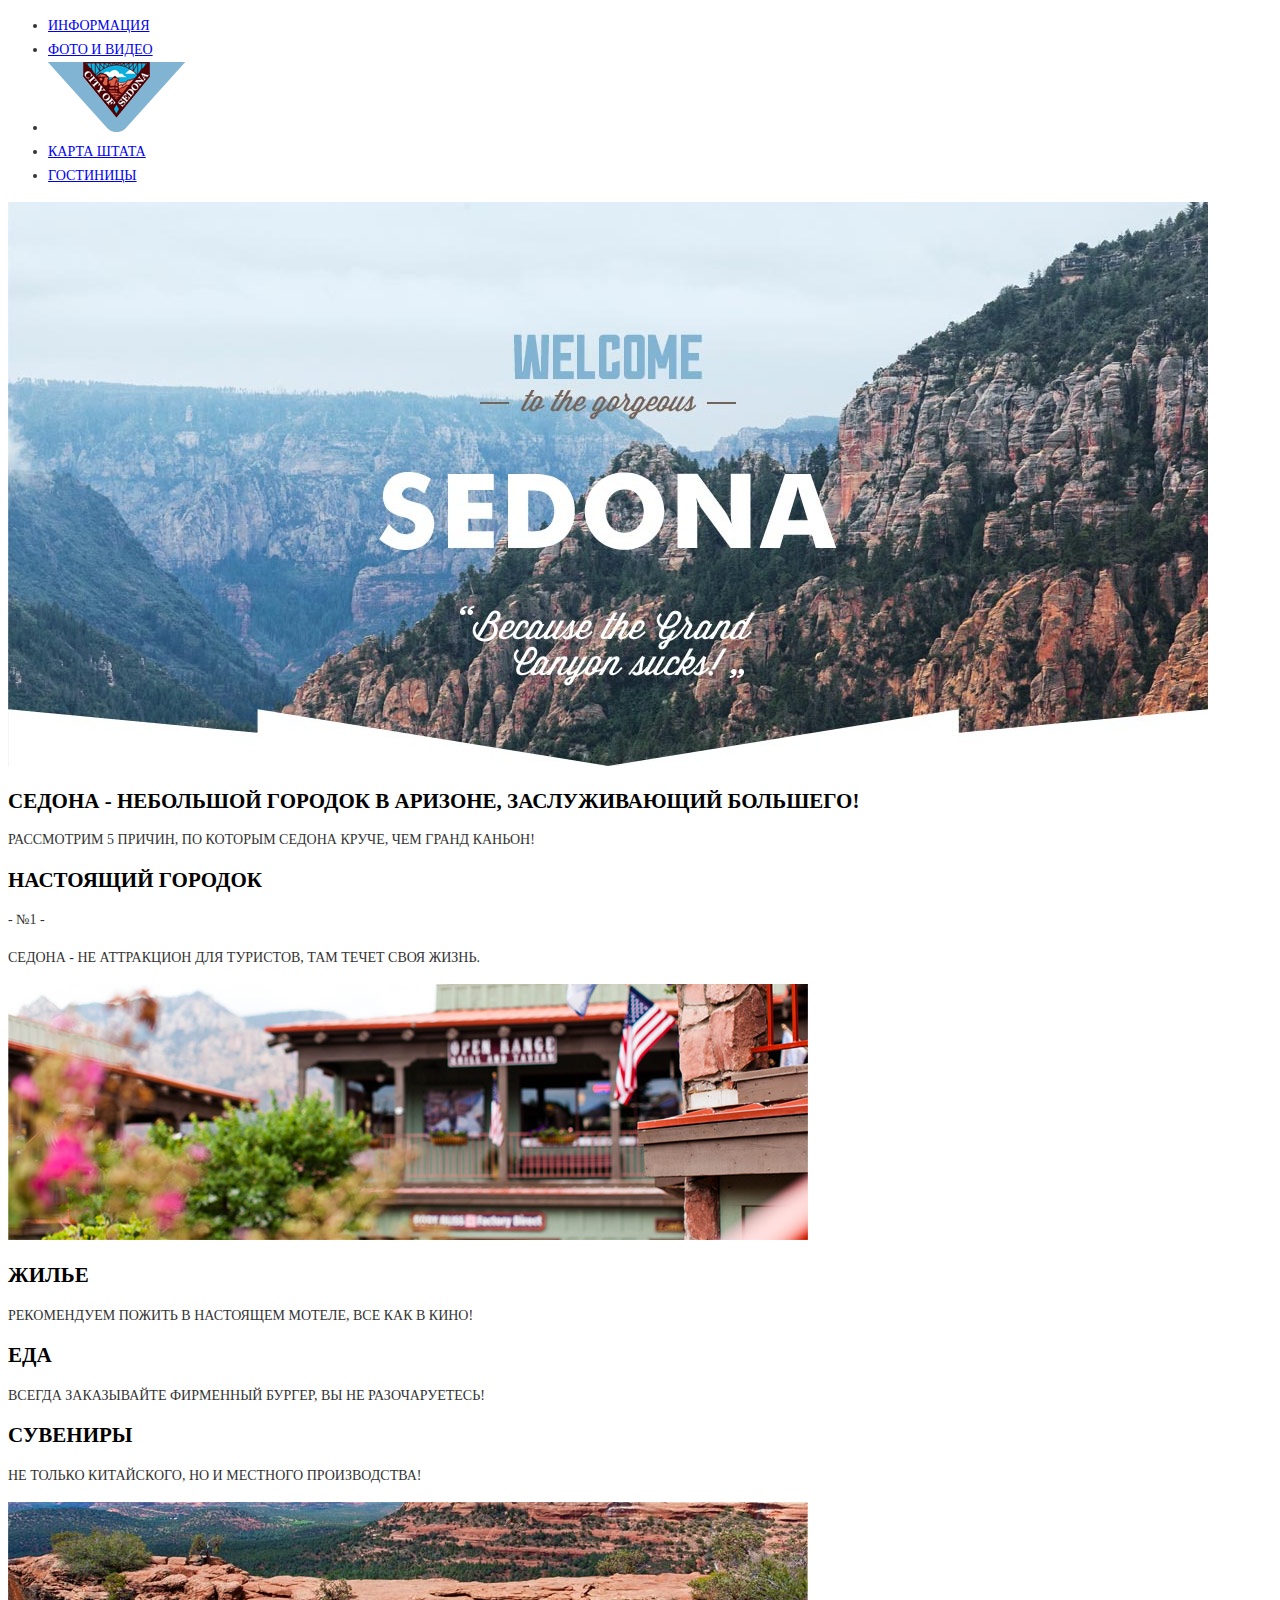
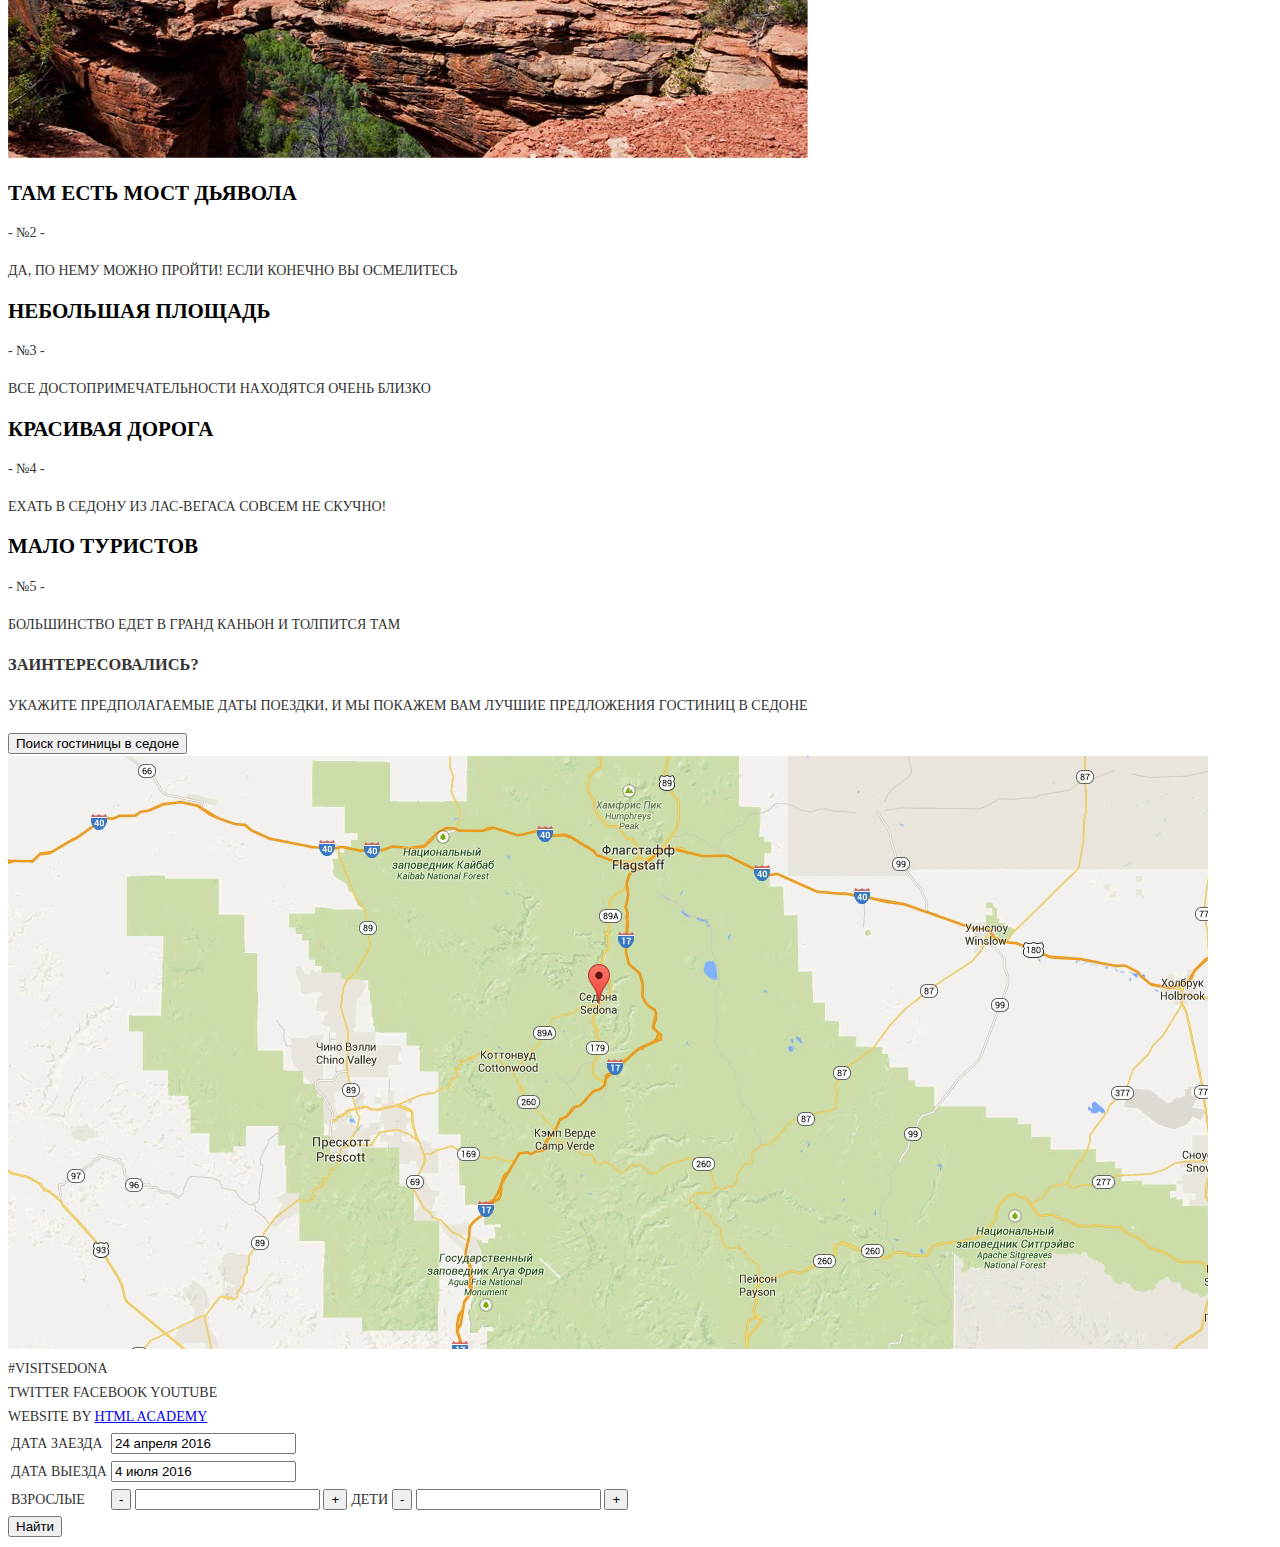
==== index.html @ 181cc858 "Подготовка графики и текстовых стилей личного проекта" ====
<!DOCTYPE html>
<html lang="ru">
  <head>
    <meta charset="utf-8">
    <title>HTML Academy: Седона</title>
    <link href="css/style.css" rel="stylesheet">
  </head>
  <body>
    <header class="main-header">
      <div class="container">
        <ul class="main-navigation">
          <li>
            <a href="#">Информация</a>
          </li>
          <li>
            <a href="#">Фото и видео</a>
          </li>
          <li class="logo">
            <a href="#"><img src="img/logo.png" width="138" height="70" alt="Логотип" /></a>
          </li>
          <li>
            <a href="#">Карта штата</a>
          </li>
          <li>
            <a href="#">Гостиницы</a>
          </li>
        </ul>
      </div>
    </header>
    <main class="container">
      <div class="index-image">
        <img src="img/sedona_promo.jpg" width="1200" height="564" alt="Седона" />
      </div>
      <div class="index-content">
        <h1>Седона - небольшой городок в Аризоне, заслуживающий большего!</h1>
        <p class="appeal">
          Рассмотрим 5 причин, по которым Седона круче, чем Гранд Каньон!
        </p>
        <div class="reasons">
          <section class="reasons-item">
            <h2>Настоящий городок</h2>
            <p class="reason-num">- №1 -</p>
            <p class="reason-info">
              Седона - не аттракцион для туристов, там течет своя жизнь.
            </p>
          </section>
          <div class="reason-image">
            <img src="img/sedona_photo1.jpg" width="800" height="256" alt="Фото Седона" />
          </div>
        </div>
        <div class="recommendations">
          <section class="recommendation-item">
            <!-- в .recommendation-item убрал img, т.к. мне кажется, что их лучше фоном сделать-->
            <h2>Жилье</h2>
            <p>
              Рекомендуем пожить в настоящем мотеле, все как в кино!
            </p>
          </section>
          <section class="recommendation-item">
            <h2>Еда</h2>
            <p>
              Всегда заказывайте фирменный бургер, вы не разочаруетесь!
            </p>
          </section>
          <section class="recommendation-item">
            <h2>Сувениры</h2>
            <p>
              Не только китайского, но и местного производства!
            </p>
          </section>
        </div>
        <div class="reasons">
          <div class="reason-image">
            <img src="img/sedona_photo2.jpg" width="800" height="256" alt="Фото Седона" />
          </div>
          <section class="reasons-item">
            <h2>Там есть мост дьявола</h2>
            <p class="reason-num">- №2 -</p>
            <p class="reason-info">
              Да, по нему можно пройти! Если конечно вы осмелитесь
            </p>
          </section>
        </div>
        <div class="reasons">
          <section class="reasons-item">
            <h2>Небольшая площадь</h2>
            <p class="reason-num">- №3 -</p>
            <p class="reason-info">
              Все достопримечательности находятся очень близко
            </p>
          </section>
          <section class="reasons-item">
            <h2>Красивая дорога</h2>
            <p class="reason-num">- №4 -</p>
            <p class="reason-info">
              Ехать в Седону из Лас-Вегаса совсем не скучно!
            </p>
          </section>
          <section class="reasons-item">
            <h2>Мало туристов</h2>
            <p class="reason-num">- №5 -</p>
            <p class="reason-info">
              Большинство едет в Гранд Каньон и толпится там
            </p>
          </section>
        </div>
        <div class="hotels">
          <div class="hotels-search">
            <h3>Заинтересовались?</h3>
            <p>
              Укажите предполагаемые даты поездки, и мы покажем вам лучшие предложения гостиниц в Седоне
            </p>
            <button class="btn btn-hotel" type="button">Поиск гостиницы в седоне</button>
          </div>
          <div class="hotels-map">
            <img src="img/map.jpg" width="1200" height="593" alt="" />
          </div>
        </div>
      </div>
    </main>
    <footer class="main-footer">
      <section class="footer-hashtag">
        #visitsedona
      </section>
      <section class="footer-social">
        <a class="social-btn social-btn-twitter">Twitter</a>
        <a class="social-btn social-btn-facebook">Facebook</a>
        <a class="social-btn social-btn-youtube">Youtube</a>
      </section>
      <section class="footer-copyright">
        <!-- Поменял img на a, что бы картинку в фоне можно было бы менять при наведении/клике-->
        Website by <a class="academy" href="http://htmlacademy.ru">HTML Academy</a>
      </section>
    </footer>
    <form class="modal booking">
      <table>
        <tr>
          <td>
            Дата заезда
          </td>
          <td colspan="3">
            <input type="text" name="arrival_date" value="24 апреля 2016" />
          </td>
        </tr>
        <tr>
          <td>
            Дата выезда
          </td>
          <td colspan="3">
            <input type="text" name="departure_date" value="4 июля 2016" />
          </td>
        </tr>
        <tr>
          <td>
            Взрослые
          </td>
          <td>
            <button class="btn btn-decrease" type="button">-</button>
            <input type="text" name="adults_count"/>
            <button class="btn btn-increase" type="button">+</button>
          </td>
          <td>
            Дети
          </td>
          <td>
            <button class="btn btn-decrease" type="button">-</button>
            <input type="text" name="children_count"/>
            <button class="btn btn-increase" type="button">+</button>
          </td>
        </tr>
      </table>
      <button class="btn btn-hotel-search" type="submit">Найти</button>
    </form>
  </body>
</html>
---- css/style.css ----
body {
  font-size: 14px;
  line-height: 24px;
  color: #333333;
  font-weight: normal;
  font-family: "PT Sans";
  text-transform: uppercase;
}
h1 {
  font-size: 21px;
  line-height: 26px;
  color: #000000;
  font-weight: bold;
}
h2 {
  font-size: 21px;
  line-height: 21px;
  color: #000000;
  font-weight: bold;
}
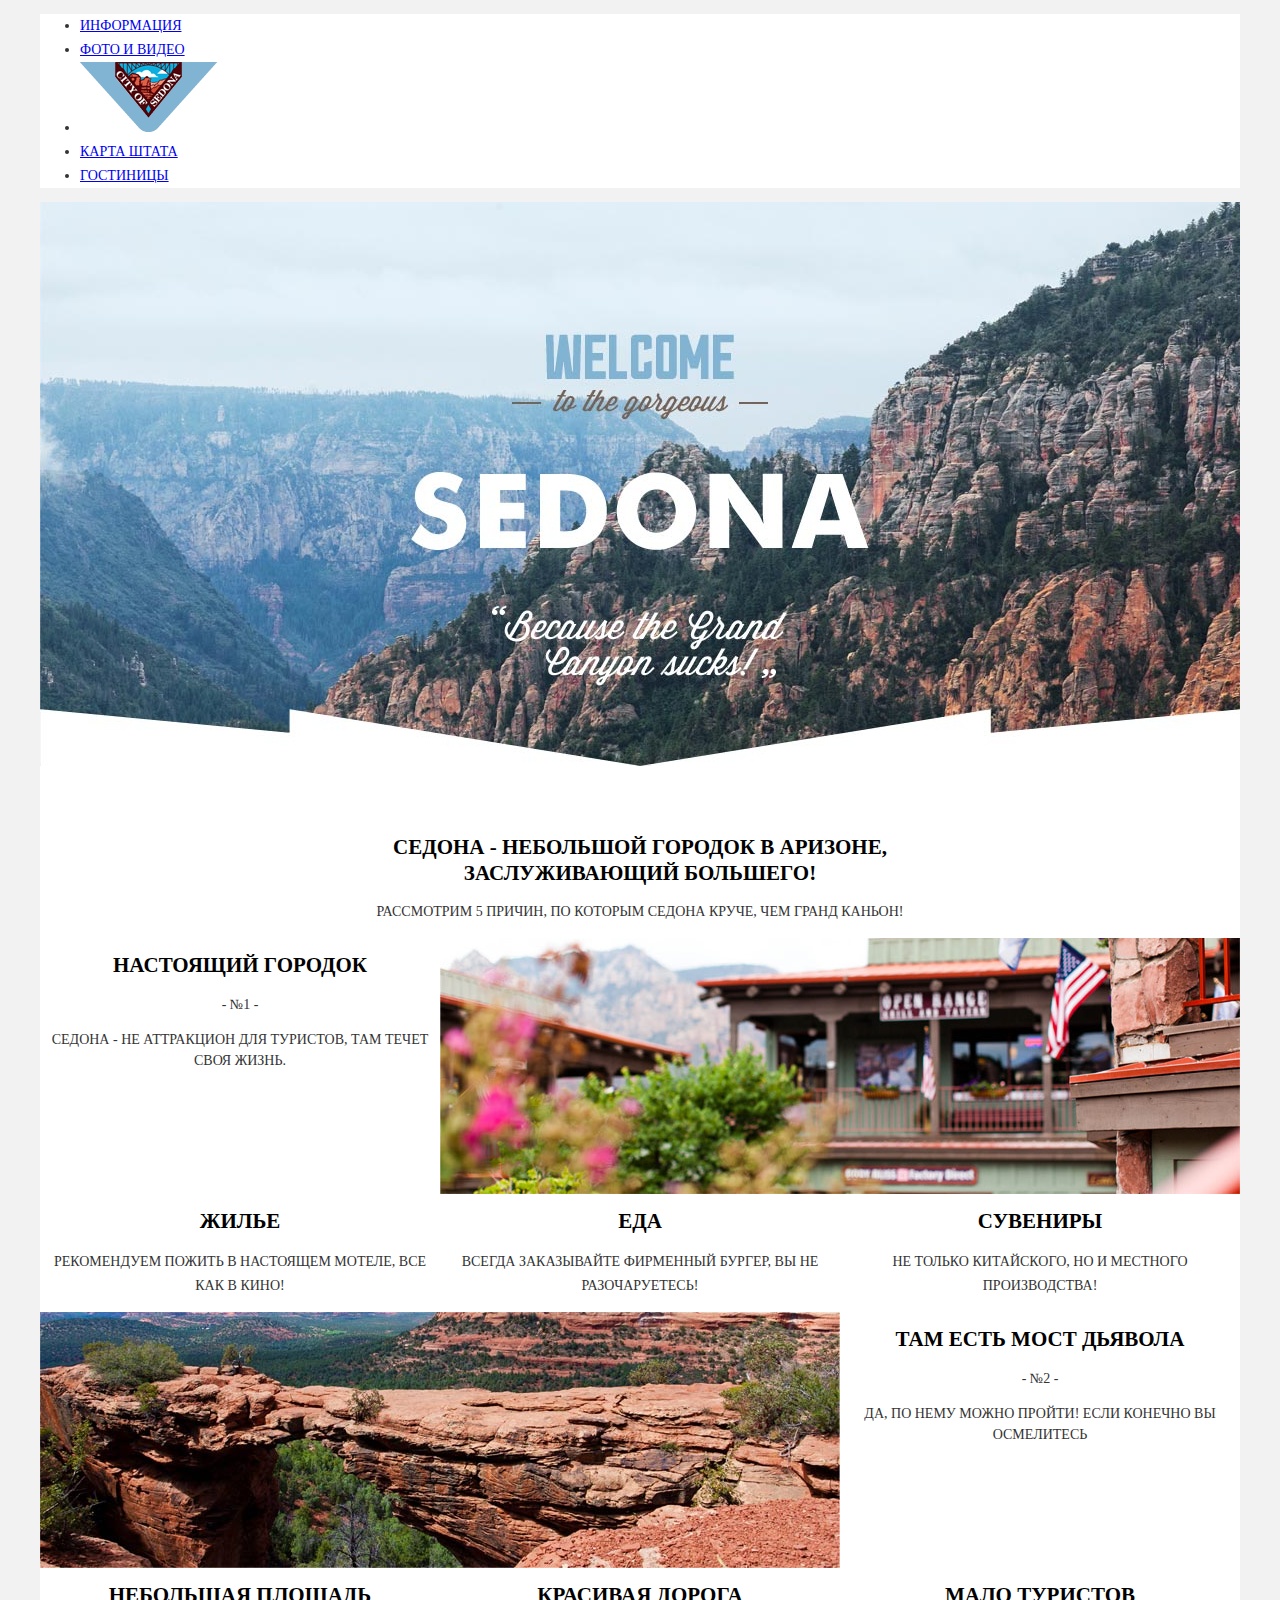
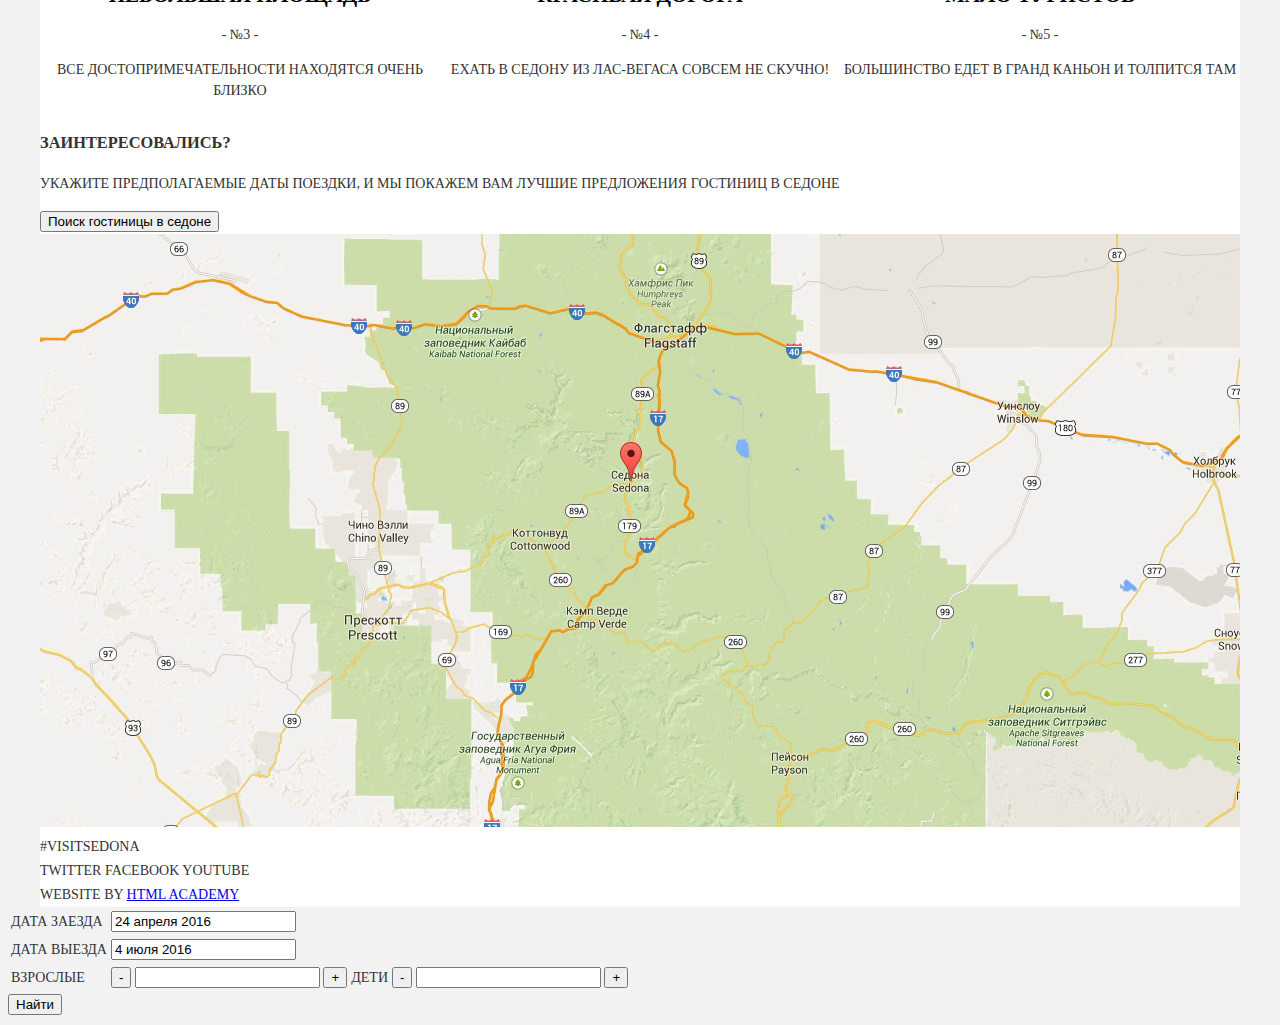
==== commit de517d92: "Сетка личного проекта" ====
--- a/index.html
+++ b/index.html
@@ -3,6 +3,7 @@
   <head>
     <meta charset="utf-8">
     <title>HTML Academy: Седона</title>
+    <link href="css/normalize.css" rel="stylesheet">
     <link href="css/style.css" rel="stylesheet">
   </head>
   <body>
@@ -32,12 +33,14 @@
         <img src="img/sedona_promo.jpg" width="1200" height="564" alt="Седона" />
       </div>
       <div class="index-content">
-        <h1>Седона - небольшой городок в Аризоне, заслуживающий большего!</h1>
-        <p class="appeal">
-          Рассмотрим 5 причин, по которым Седона круче, чем Гранд Каньон!
-        </p>
+        <div class="intro">
+          <h1>Седона - небольшой городок в Аризоне, заслуживающий большего!</h1>
+          <p class="appeal">
+            Рассмотрим 5 причин, по которым Седона круче, чем Гранд Каньон!
+          </p>
+        </div>
         <div class="reasons">
-          <section class="reasons-item">
+          <section class="reason-item">
             <h2>Настоящий городок</h2>
             <p class="reason-num">- №1 -</p>
             <p class="reason-info">
@@ -73,7 +76,7 @@
           <div class="reason-image">
             <img src="img/sedona_photo2.jpg" width="800" height="256" alt="Фото Седона" />
           </div>
-          <section class="reasons-item">
+          <section class="reason-item">
             <h2>Там есть мост дьявола</h2>
             <p class="reason-num">- №2 -</p>
             <p class="reason-info">
@@ -82,21 +85,21 @@
           </section>
         </div>
         <div class="reasons">
-          <section class="reasons-item">
+          <section class="reason-item">
             <h2>Небольшая площадь</h2>
             <p class="reason-num">- №3 -</p>
             <p class="reason-info">
               Все достопримечательности находятся очень близко
             </p>
           </section>
-          <section class="reasons-item">
+          <section class="reason-item">
             <h2>Красивая дорога</h2>
             <p class="reason-num">- №4 -</p>
             <p class="reason-info">
               Ехать в Седону из Лас-Вегаса совсем не скучно!
             </p>
           </section>
-          <section class="reasons-item">
+          <section class="reason-item">
             <h2>Мало туристов</h2>
             <p class="reason-num">- №5 -</p>
             <p class="reason-info">
@@ -119,18 +122,20 @@
       </div>
     </main>
     <footer class="main-footer">
-      <section class="footer-hashtag">
-        #visitsedona
-      </section>
-      <section class="footer-social">
-        <a class="social-btn social-btn-twitter">Twitter</a>
-        <a class="social-btn social-btn-facebook">Facebook</a>
-        <a class="social-btn social-btn-youtube">Youtube</a>
-      </section>
-      <section class="footer-copyright">
-        <!-- Поменял img на a, что бы картинку в фоне можно было бы менять при наведении/клике-->
-        Website by <a class="academy" href="http://htmlacademy.ru">HTML Academy</a>
-      </section>
+      <div class="container">
+        <section class="footer-hashtag">
+          #visitsedona
+        </section>
+        <section class="footer-social">
+          <a class="social-btn social-btn-twitter">Twitter</a>
+          <a class="social-btn social-btn-facebook">Facebook</a>
+          <a class="social-btn social-btn-youtube">Youtube</a>
+        </section>
+        <section class="footer-copyright">
+          <!-- Поменял img на a, что бы картинку в фоне можно было бы менять при наведении/клике-->
+          Website by <a class="academy" href="http://htmlacademy.ru">HTML Academy</a>
+        </section>
+      </div>
     </footer>
     <form class="modal booking">
       <table>
--- a/css/style.css
+++ b/css/style.css
@@ -5,6 +5,7 @@
   font-weight: normal;
   font-family: "PT Sans";
   text-transform: uppercase;
+  background: #f2f2f2;
 }
 h1 {
   font-size: 21px;
@@ -18,3 +19,75 @@
   color: #000000;
   font-weight: bold;
 }
+.container {
+  width: 1200px;
+  margin-left: auto;
+  margin-right: auto;
+  background: #ffffff;
+}
+.index-image {
+  margin-bottom: 60px;
+}
+.intro {
+  width: 575px;
+  margin-left: auto;
+  margin-right: auto;
+  text-align: center;
+}
+.reasons {
+  font-size: 0;
+  line-height: 0;
+}
+.reason-item {
+  display: inline-block;
+  vertical-align: top;
+  width: 400px;
+  font-size: 14px;
+  text-align: center;
+  line-height: 21px;
+}
+.reason-image {
+  display: inline-block;
+  width: 800px;
+}
+.recommendations {
+  font-size: 0;
+}
+.recommendation-item {
+  display: inline-block;
+  vertical-align: top;
+  width: 400px;
+  font-size: 14px;
+  text-align: center;
+}
+.accommodation::after {
+  content: '';
+  display: table;
+  clear:both;
+}
+.accommodation-infrastructure {
+  float: left;
+  width: 240px;
+}
+.accommodation-type {
+  float: left;
+  width: 240px;
+}
+.accommodation-price {
+  float: right;
+  width: 340px;
+}
+.catalog-item::after {
+  content: '';
+  display: table;
+  clear:both;
+}
+.catalog-item-img {
+  float: left;
+}
+.catalog-item-info {
+  float: left;
+}
+.catalog-item-other {
+  float: right;
+}
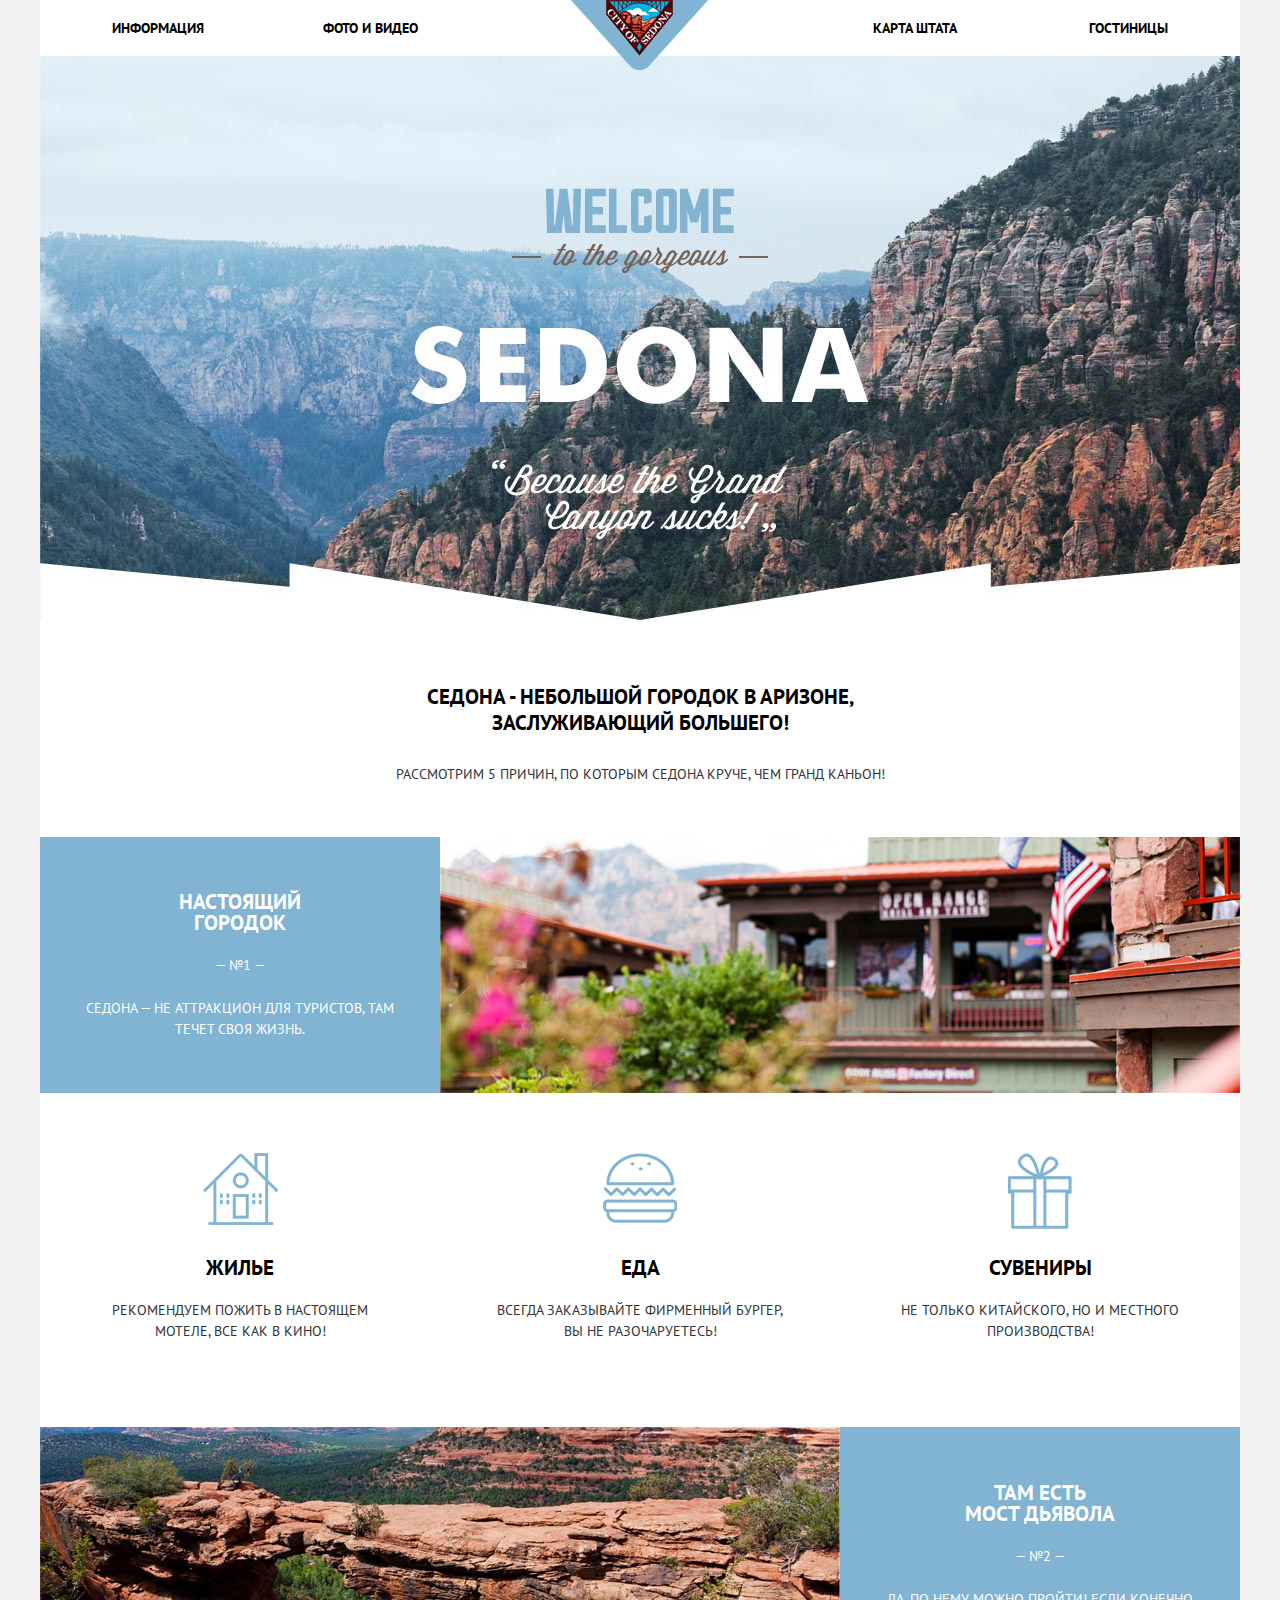
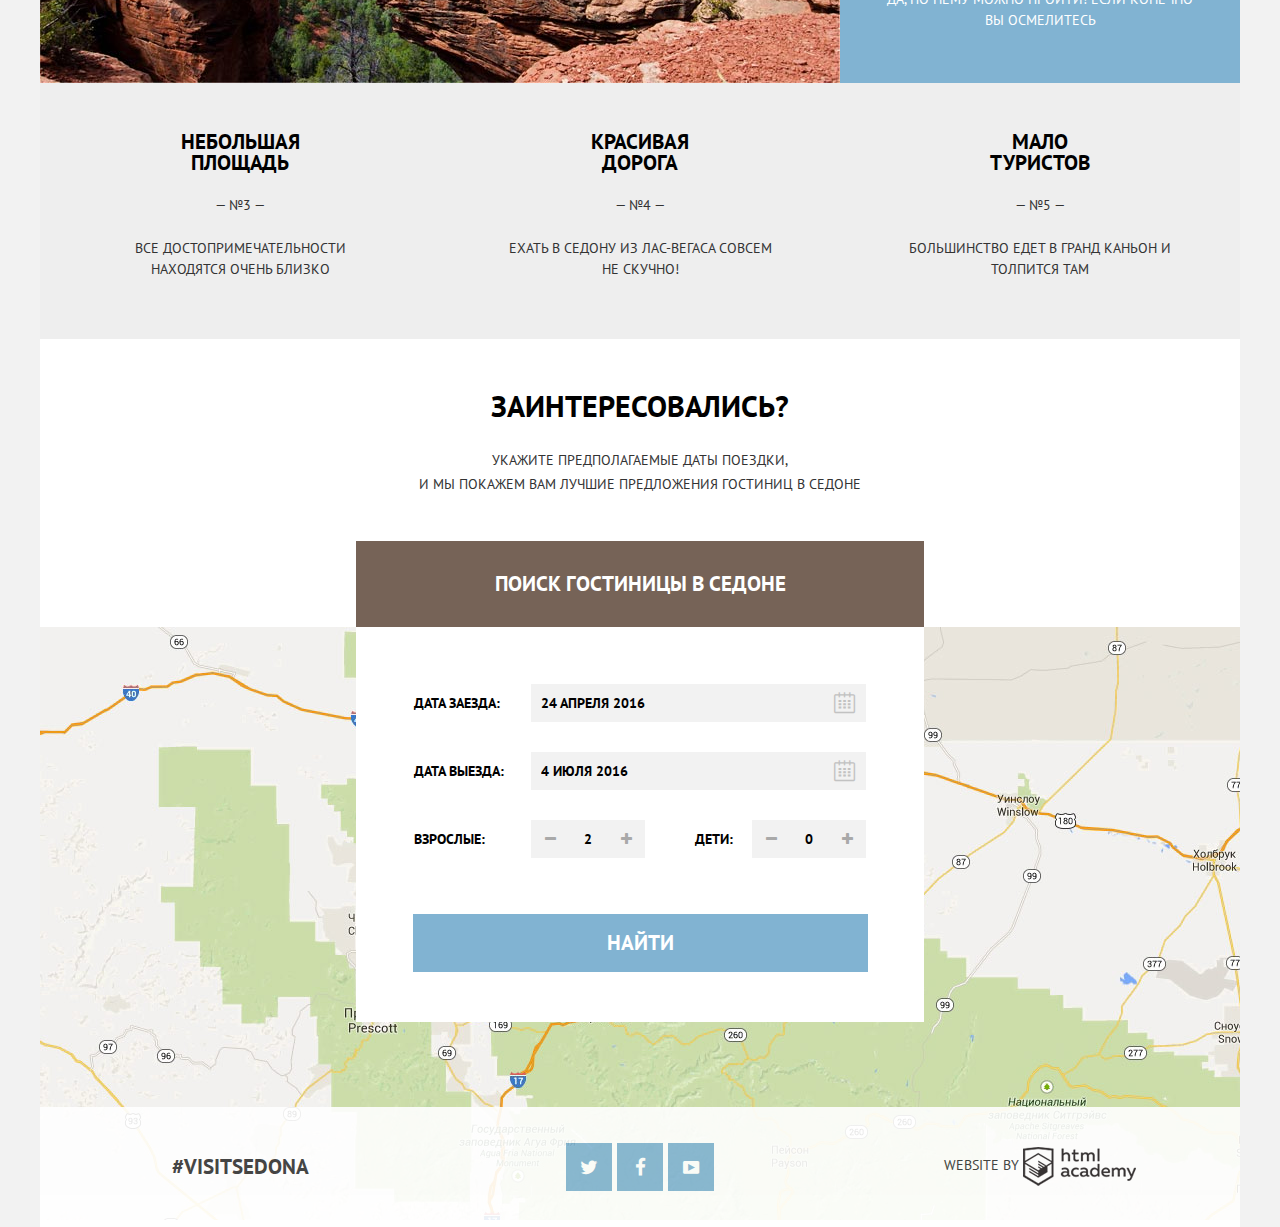
==== commit c57da720: "Декоративные элементы личного проекта (index)" ====
--- a/index.html
+++ b/index.html
@@ -4,26 +4,27 @@
     <meta charset="utf-8">
     <title>HTML Academy: Седона</title>
     <link href="css/normalize.css" rel="stylesheet">
+    <link href="https://fonts.googleapis.com/css?family=PT+Sans:400,700&subset=cyrillic" rel="stylesheet">
     <link href="css/style.css" rel="stylesheet">
   </head>
   <body>
     <header class="main-header">
       <div class="container">
+        <div class="logo">
+          <a href="#"><img src="img/logo.png" width="138" height="70" alt="Логотип" /></a>
+        </div>
         <ul class="main-navigation">
-          <li>
+          <li class="left">
             <a href="#">Информация</a>
           </li>
-          <li>
+          <li class="left">
             <a href="#">Фото и видео</a>
           </li>
-          <li class="logo">
-            <a href="#"><img src="img/logo.png" width="138" height="70" alt="Логотип" /></a>
+          <li class="right">
+            <a href="#">Гостиницы</a>
           </li>
-          <li>
+          <li class="right">
             <a href="#">Карта штата</a>
-          </li>
-          <li>
-            <a href="#">Гостиницы</a>
           </li>
         </ul>
       </div>
@@ -39,12 +40,13 @@
             Рассмотрим 5 причин, по которым Седона круче, чем Гранд Каньон!
           </p>
         </div>
-        <div class="reasons">
+        <div class="reasons light-blue-bg">
           <section class="reason-item">
-            <h2>Настоящий городок</h2>
-            <p class="reason-num">- №1 -</p>
+            <h2>Настоящий<br />
+              городок</h2>
+            <p class="reason-num">— №1 —</p>
             <p class="reason-info">
-              Седона - не аттракцион для туристов, там течет своя жизнь.
+              Седона — не аттракцион для туристов, там течет своя жизнь.
             </p>
           </section>
           <div class="reason-image">
@@ -53,55 +55,63 @@
         </div>
         <div class="recommendations">
           <section class="recommendation-item">
-            <!-- в .recommendation-item убрал img, т.к. мне кажется, что их лучше фоном сделать-->
             <h2>Жилье</h2>
             <p>
               Рекомендуем пожить в настоящем мотеле, все как в кино!
             </p>
+            <i class="sprite sprite-icon_house"></i>
           </section>
           <section class="recommendation-item">
             <h2>Еда</h2>
             <p>
               Всегда заказывайте фирменный бургер, вы не разочаруетесь!
             </p>
+            <i class="sprite sprite-icon_food"></i>
           </section>
           <section class="recommendation-item">
             <h2>Сувениры</h2>
             <p>
               Не только китайского, но и местного производства!
             </p>
+            <i class="sprite sprite-icon_gift"></i>
           </section>
         </div>
-        <div class="reasons">
+        <div class="reasons light-blue-bg">
           <div class="reason-image">
             <img src="img/sedona_photo2.jpg" width="800" height="256" alt="Фото Седона" />
           </div>
           <section class="reason-item">
-            <h2>Там есть мост дьявола</h2>
-            <p class="reason-num">- №2 -</p>
+            <h2>Там есть<br />
+              мост дьявола</h2>
+            <p class="reason-num">— №2 —</p>
             <p class="reason-info">
               Да, по нему можно пройти! Если конечно вы осмелитесь
             </p>
           </section>
         </div>
-        <div class="reasons">
-          <section class="reason-item">
-            <h2>Небольшая площадь</h2>
-            <p class="reason-num">- №3 -</p>
+        <div class="reasons light-gray-bg">
+          <section class="reason-item reason-item-bottom">
+            <h2>Небольшая<br />
+              площадь</h2>
+            <p class="reason-num">— №3 —</p>
             <p class="reason-info">
-              Все достопримечательности находятся очень близко
+              Все достопримечательности<br />
+              находятся очень близко
             </p>
           </section>
-          <section class="reason-item">
-            <h2>Красивая дорога</h2>
-            <p class="reason-num">- №4 -</p>
+          <section class="reason-item reason-item-bottom">
+            <h2>Красивая<br />
+              дорога</h2>
+            <p class="reason-num">— №4 —</p>
             <p class="reason-info">
-              Ехать в Седону из Лас-Вегаса совсем не скучно!
+              Ехать в Седону из Лас-Вегаса совсем<br />
+              не скучно!
             </p>
           </section>
-          <section class="reason-item">
-            <h2>Мало туристов</h2>
-            <p class="reason-num">- №5 -</p>
+          <section class="reason-item reason-item-bottom">
+            <h2>Мало<br />
+              туристов</h2>
+            <p class="reason-num">— №5 —</p>
             <p class="reason-info">
               Большинство едет в Гранд Каньон и толпится там
             </p>
@@ -109,72 +119,74 @@
         </div>
         <div class="hotels">
           <div class="hotels-search">
-            <h3>Заинтересовались?</h3>
+            <div class="hotels-search-promo">Заинтересовались?</div>
             <p>
-              Укажите предполагаемые даты поездки, и мы покажем вам лучшие предложения гостиниц в Седоне
+              Укажите предполагаемые даты поездки,<br />
+              и мы покажем вам лучшие предложения гостиниц в Седоне
             </p>
-            <button class="btn btn-hotel" type="button">Поиск гостиницы в седоне</button>
           </div>
+          <a class="btn btn-hotel" href="#">Поиск гостиницы в седоне</a>
           <div class="hotels-map">
             <img src="img/map.jpg" width="1200" height="593" alt="" />
+            <form class="modal modal-booking">
+              <table>
+                <tr>
+                  <td class="booking-small-cell">
+                    <span>Дата заезда:</span>
+                  </td>
+                  <td class="booking-big-cell">
+                    <input class="booking-date" type="text" name="arrival_date" value="24 апреля 2016" />
+                    <i class="icon-calendar"></i>
+                  </td>
+                </tr>
+                <tr>
+                  <td class="booking-small-cell">
+                    <span>Дата выезда:</span>
+                  </td>
+                  <td class="booking-big-cell">
+                    <input class="booking-date" type="text" name="departure_date" value="4 июля 2016" />
+                    <i class="icon-calendar"></i>
+                  </td>
+                </tr>
+                <tr>
+                  <td class="booking-small-cell">
+                    <span>Взрослые:</span>
+                  </td>
+                  <td class="booking-big-cell">
+                    <div class="booking-adults-count">
+                      <button class="btn btn-qty" type="button"><span class="icon-minus"></span></button>
+                      <input class="modal-booking-counter" type="text" name="adults_count" value="2"/>
+                      <button class="btn btn-qty" type="button"><span class="icon-plus"></span></button>
+                    </div>
+                    <span class="booking-children">Дети:</span>
+                    <div class="booking-children-count">
+                      <button class="btn btn-qty" type="button"><span class="icon-minus"></span></button>
+                      <input class="modal-booking-counter" type="text" name="children_count" value="0"/>
+                      <button class="btn btn-qty" type="button"><span class="icon-plus"></span></button>
+                    </div>
+                  </td>
+                </tr>
+              </table>
+              <button class="btn btn-hotel-search" type="submit">Найти</button>
+            </form>
           </div>
         </div>
       </div>
     </main>
-    <footer class="main-footer">
+    <footer class="main-footer main-footer-index">
       <div class="container">
         <section class="footer-hashtag">
           #visitsedona
         </section>
         <section class="footer-social">
-          <a class="social-btn social-btn-twitter">Twitter</a>
-          <a class="social-btn social-btn-facebook">Facebook</a>
-          <a class="social-btn social-btn-youtube">Youtube</a>
+          <a class="social-btn" href="#"><span class="icon-twitter"></span></a>
+          <a class="social-btn" href="#"><span class="icon-facebook"></span></a>
+          <a class="social-btn" href="#"><span class="icon-youtube"></span></a>
         </section>
         <section class="footer-copyright">
-          <!-- Поменял img на a, что бы картинку в фоне можно было бы менять при наведении/клике-->
-          Website by <a class="academy" href="http://htmlacademy.ru">HTML Academy</a>
+          Website by <a class="academy" href="http://htmlacademy.ru"><i class="sprite sprite-academy_logo"></i></a>
         </section>
       </div>
     </footer>
-    <form class="modal booking">
-      <table>
-        <tr>
-          <td>
-            Дата заезда
-          </td>
-          <td colspan="3">
-            <input type="text" name="arrival_date" value="24 апреля 2016" />
-          </td>
-        </tr>
-        <tr>
-          <td>
-            Дата выезда
-          </td>
-          <td colspan="3">
-            <input type="text" name="departure_date" value="4 июля 2016" />
-          </td>
-        </tr>
-        <tr>
-          <td>
-            Взрослые
-          </td>
-          <td>
-            <button class="btn btn-decrease" type="button">-</button>
-            <input type="text" name="adults_count"/>
-            <button class="btn btn-increase" type="button">+</button>
-          </td>
-          <td>
-            Дети
-          </td>
-          <td>
-            <button class="btn btn-decrease" type="button">-</button>
-            <input type="text" name="children_count"/>
-            <button class="btn btn-increase" type="button">+</button>
-          </td>
-        </tr>
-      </table>
-      <button class="btn btn-hotel-search" type="submit">Найти</button>
-    </form>
   </body>
 </html>
--- a/css/style.css
+++ b/css/style.css
@@ -19,20 +19,110 @@
   color: #000000;
   font-weight: bold;
 }
+/* symbols-sedona start */
+@font-face {
+  font-weight: normal;
+  font-style: normal;
+
+  font-family: "symbols-sedona";
+  src: url("../fonts/symbols-sedona.woff") format("woff"),
+       url("../fonts/symbols-sedona.woff2") format("woff2");
+}
+[class^="icon-"]::before,
+[class*=" icon-"]::before {
+  display: inline-block;
+  width: 1em;
+  margin-right: 0.2em;
+  margin-left: 0.2em;
+  font-weight: normal;
+  line-height: 1em;
+  font-family: "symbols-sedona";
+  text-align: center;
+  text-transform: none;
+  text-decoration: inherit;
+  font-style: normal;
+  font-variant: normal;
+  speak: none;
+}
+.icon-facebook::before { content: "\66"; } /* "f" */
+.icon-twitter::before { content: "\74"; } /* "t" */
+.icon-up-dir::before { content: "\25b2"; } /* "▲" */
+.icon-down-dir::before { content: "\25bc"; } /* "▼" */
+.icon-star::before { content: "\2605"; } /* "★" */
+.icon-check-off::before { content: "\2610"; } /* "☐" */
+.icon-check-on::before { content: "\2611"; } /* "☑" */
+.icon-calendar::before { content: "\e800"; } /* "" */
+.icon-plus::before { content: "\e801"; } /* "" */
+.icon-minus::before { content: "\e802"; } /* "" */
+.icon-youtube::before { content: "\f39e"; } /* "" */
+/* symbols-sedona end */
 .container {
   width: 1200px;
   margin-left: auto;
   margin-right: auto;
   background: #ffffff;
 }
+.sprite {
+    background-image: url('../img/spritesheet.png');
+    background-repeat: no-repeat;
+    display: block;
+}
+.logo {
+  position: absolute;
+  top: 0;
+  left: 50%;
+  margin-left: -69px;
+}
+.main-navigation {
+  margin: 0;
+  padding: 0 72px;
+  list-style: none;
+}
+.main-navigation .left{
+  float: left;
+  text-align: left;
+}
+.main-navigation .right{
+  float: right;
+  text-align: right;
+}
+.main-navigation li {
+  display: inline-block;
+  width: 20%;
+  vertical-align: top;
+}
+.main-navigation a {
+  line-height: 56px;
+  text-decoration: none;
+  color: #000000;
+  font-weight: bold;
+  white-space: nowrap;
+}
 .index-image {
-  margin-bottom: 60px;
+  margin-bottom: 57px;
 }
 .intro {
   width: 575px;
   margin-left: auto;
   margin-right: auto;
-  text-align: center;
+  margin-bottom: 50px;
+  text-align: center;
+  line-height: 26px;
+}
+.intro h1{
+  margin-bottom: 25px;
+  font-size: 21px;
+  font-weight: bold;
+}
+.light-blue-bg {
+  background-color: #81b3d2;
+  color: #ffffff;
+}
+.light-blue-bg h2{
+  color: #ffffff;
+}
+.light-gray-bg {
+  background-color: #eeeeee;
 }
 .reasons {
   font-size: 0;
@@ -41,10 +131,24 @@
 .reason-item {
   display: inline-block;
   vertical-align: top;
+  padding-top: 37px;
+  padding-left: 46px;
+  padding-right: 46px;
   width: 400px;
+  min-height: 256px;
+  box-sizing: border-box;
   font-size: 14px;
   text-align: center;
   line-height: 21px;
+}
+.reason-item.reason-item-bottom {
+  padding-top: 30px;
+}
+.reason-item h2 {
+  margin-bottom: 22px;
+}
+.reason-item .reason-num {
+  margin-bottom: 22px;
 }
 .reason-image {
   display: inline-block;
@@ -54,11 +158,271 @@
   font-size: 0;
 }
 .recommendation-item {
+  position: relative;
   display: inline-block;
   vertical-align: top;
+  padding-top: 147px;
+  padding-left: 54px;
+  padding-right: 54px;
   width: 400px;
-  font-size: 14px;
-  text-align: center;
+  box-sizing: border-box;
+  font-size: 14px;
+  text-align: center;
+}
+.recommendation-item h2 {
+  margin-bottom: 22px;
+  line-height: 21px;
+}
+.recommendation-item p {
+  margin-bottom: 85px;
+  line-height: 21px;
+}
+.sprite-icon_food {
+  position: absolute;
+  top: 60px;
+  left: 50%;
+  margin-left: -37px;
+  width: 74px;
+  height: 70px;
+  background-position: -128px -5px;
+}
+.sprite-icon_gift {
+  position: absolute;
+  top: 60px;
+  left: 50%;
+  margin-left: -32px;
+  width: 64px;
+  height: 76px;
+  background-position: -128px -85px;
+}
+.sprite-icon_house {
+  position: absolute;
+  top: 60px;
+  left: 50%;
+  margin-left: -37px;
+  width: 75px;
+  height: 72px;
+  background-position: -5px -171px;
+}
+.hotels-search {
+  width: 450px;
+  padding-top: 55px;
+  margin-left: auto;
+  margin-right: auto;
+  text-align: center;
+}
+.hotels-search-promo {
+  margin-bottom: 30px;
+  font-size: 30px;
+  font-weight: bold;
+  line-height: 24px;
+  color: #000000;
+}
+.hotels-search p {
+  margin-bottom: 45px;
+}
+.btn {
+  display: block;
+  cursor: pointer;
+}
+.btn-hotel {
+  width: 568px;
+  height: 86px;
+  margin-left: auto;
+  margin-right: auto;
+  color: #ffffff;
+  background-color: #766357;
+  font-size: 21px;
+  font-weight: bold;
+  line-height: 86px;
+  text-transform: uppercase;
+  text-align: center;
+  text-decoration: none;
+}
+.btn-hotel:hover {
+  background-color: #604e43;
+}
+.btn-hotel:active {
+  background-color: #503e33;
+  color: #857871;
+}
+.hotels-map {
+  position: relative;
+}
+.modal {
+  display: block;
+}
+.modal-booking {
+  position: absolute;
+  top: 0;
+  left: 50%;
+  margin-left: -284px;
+  width: 568px;
+  padding-top: 41px;
+  min-height: 395px;
+  box-sizing: border-box;
+  background-color: #fff;
+  font-size: 14px;
+  font-weight: bold;
+  color: #000000;
+}
+.modal-booking table {
+  width: 458px;
+  margin-left: auto;
+  margin-right: auto;
+  font-size: 0;
+  vertical-align: middle;
+}
+.booking-small-cell {
+  width: 115px;
+  font-size: 14px;
+}
+.booking-big-cell {
+  position: relative;
+  width: 344px;
+  padding-top: 14px;
+  padding-bottom: 14px;
+}
+.booking-date {
+  width: 100%;
+  height: 38px;
+  box-sizing: border-box;
+  padding-left: 10px;
+  border-width: 0;
+  font-size: 14px;
+  background-color: #f2f2f2;
+  text-transform: uppercase;
+}
+.icon-calendar {
+  position: absolute;
+  top: 50%;
+  right:8px;
+  margin-top: -12px;
+  font-size: 21px;
+  color: #c2c2c2;
+  cursor: pointer;
+}
+.icon-calendar:hover {
+  color: #000000;
+}
+.icon-calendar:active {
+  color: #81b3d2;
+}
+.modal-booking-counter {
+  display: inline-block;
+  box-sizing: border-box;
+  width: 38px;
+  height: 38px;
+  font-size: 14px;
+  border-width: 0;
+  background-color: #f2f2f2;
+  text-align: center;
+}
+.btn-qty {
+  display: inline-block;
+  width: 38px;
+  height: 38px;
+  border-width: 0;
+  font-size: 14px;
+  background-color: #f2f2f2;
+  text-align: center;
+  color: #a9a9a9;
+}
+.btn-qty:hover {
+  color: #000000;
+}
+.btn-qty:active {
+  color: #81b3d2;
+}
+.booking-adults-count {
+  float: left;
+}
+.booking-children {
+  float: left;
+  padding-left: 50px;
+  font-size: 14px;
+  line-height: 38px;
+}
+.booking-children-count {
+  float: right;
+}
+.btn-hotel-search {
+  width: 455px;
+  height: 58px;
+  margin-top: 40px;
+  margin-left: auto;
+  margin-right: auto;
+  background-color: #81b3d2;
+  border-width: 0;
+  font-size: 21px;
+  text-transform: uppercase;
+  color: #ffffff;
+}
+.btn-hotel-search:hover {
+  background-color: #669ec0;
+}
+.btn-hotel-search:active {
+  background-color: #5496bd;
+  color: #88b6d1;
+}
+.main-footer {
+  font-size: 0;
+  text-align: center;
+}
+.main-footer-index {
+  opacity: 0.9;
+  margin-top: -120px;
+}
+.footer-hashtag, .footer-social, .footer-copyright {
+  display: inline-block;
+  vertical-align: top;
+  min-height: 120px;
+  box-sizing: border-box;
+  width: 400px;
+  text-align: center;
+}
+.footer-hashtag {
+  font-size: 21px;
+  font-weight: bold;
+  line-height: 120px;
+}
+.footer-social {
+  font-size: 19px;
+}
+.social-btn {
+  display: inline-block;
+  vertical-align: top;
+  margin-top: 36px;
+  width: 46px;
+  height: 48px;
+  line-height: 48px;
+  text-align: center;
+  color: #ffffff;
+  background-color: #81b3d2;
+}
+.social-btn:hover {
+  background-color: #669ec0;
+}
+.social-btn:active {
+  background-color: #5496bd;
+  color: #88b6d1;
+}
+.footer-copyright {
+  padding-top: 40px;
+  font-size: 14px;
+}
+.sprite-academy_logo {
+  display: inline-block;
+  vertical-align: middle;
+  width: 113px;
+  height: 39px;
+  background-position: -5px -5px;
+}
+.sprite-academy_logo:hover {
+  background-position: -5px -103px;
+}
+.sprite-academy_logo:active {
+  background-position: -5px -54px;
 }
 .accommodation::after {
   content: '';
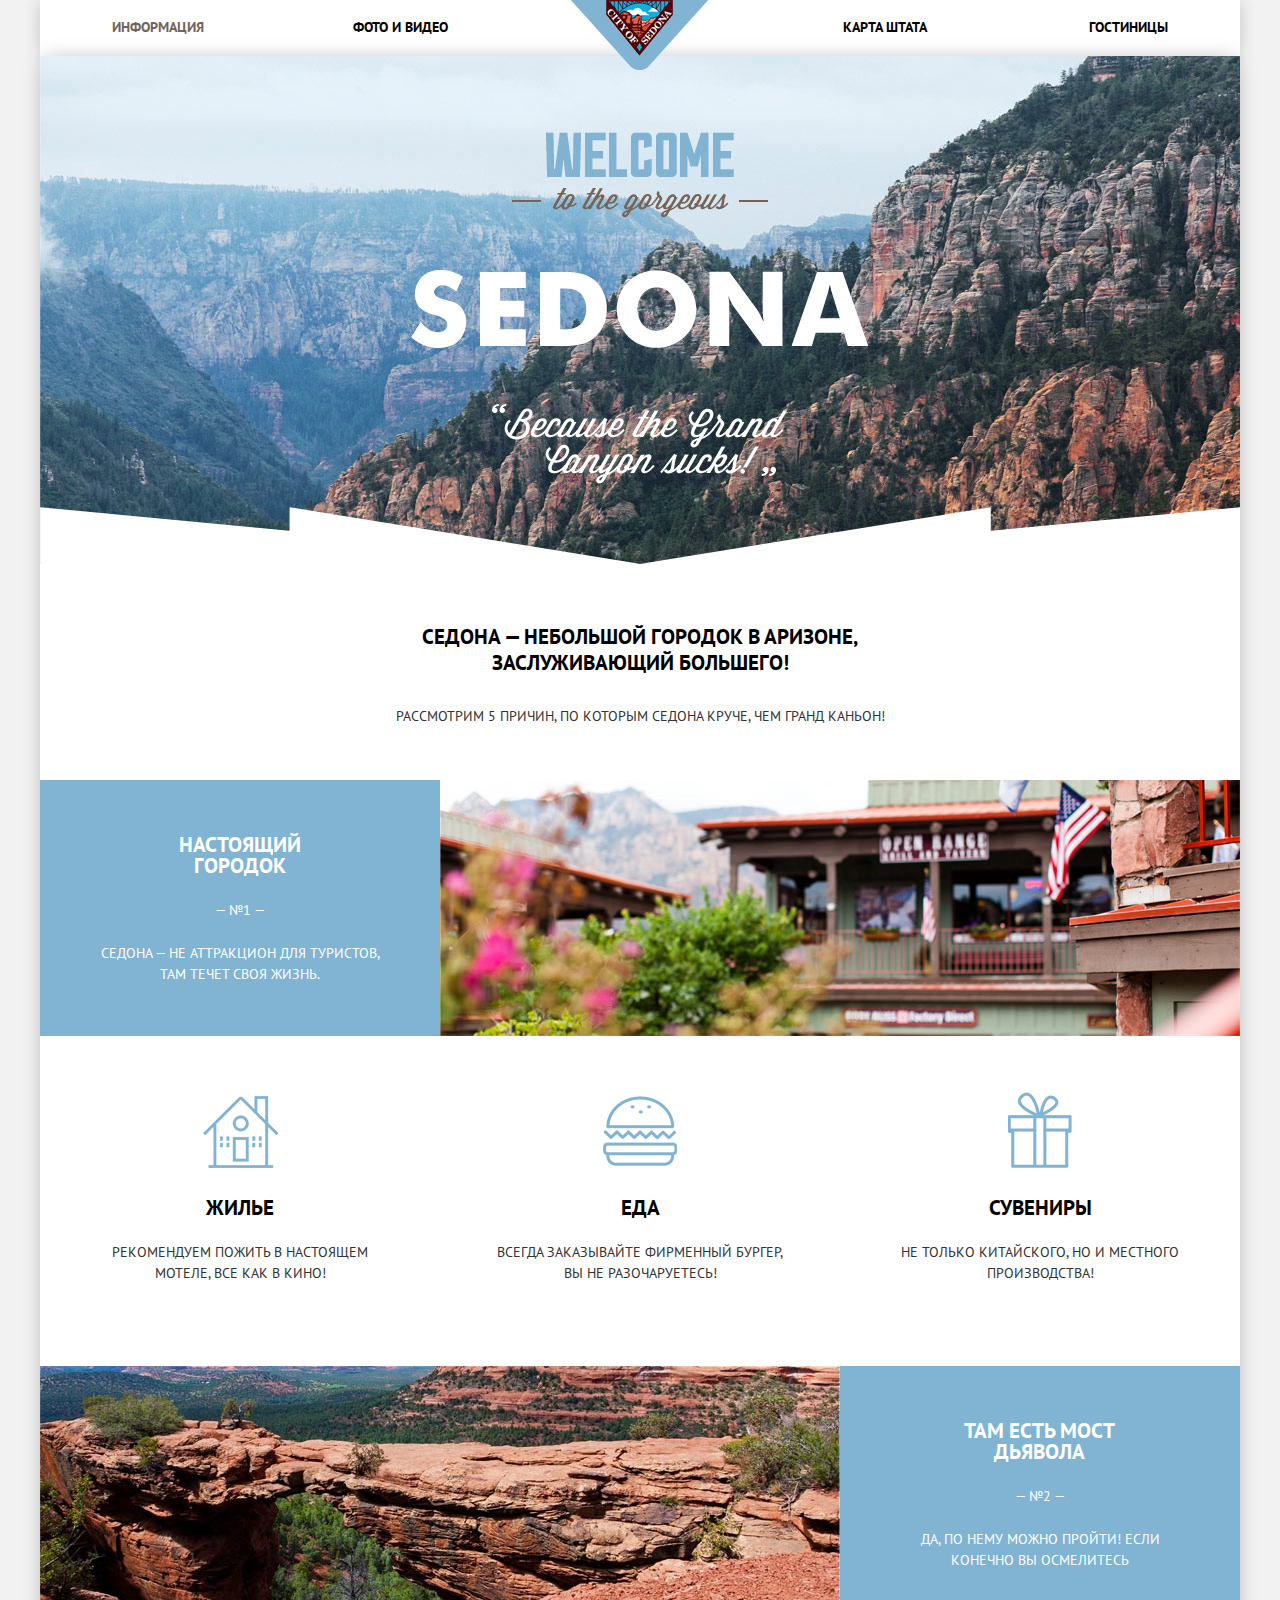
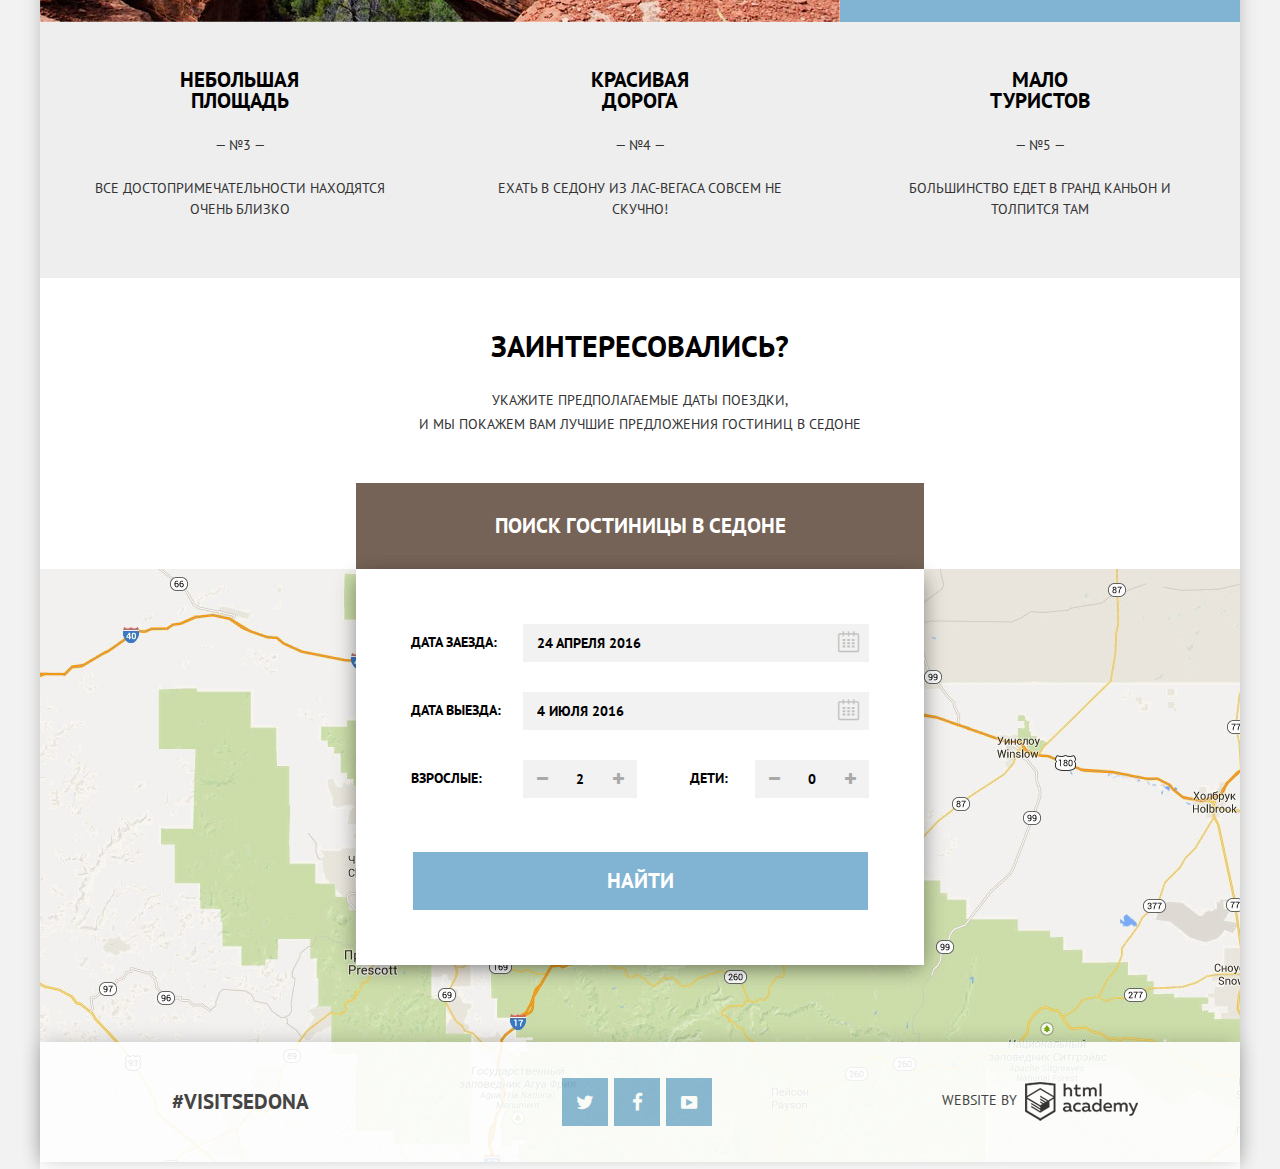
==== commit af711446: "Работа над ошибками" ====
--- a/index.html
+++ b/index.html
@@ -11,17 +11,17 @@
     <header class="main-header">
       <div class="container">
         <div class="logo">
-          <a href="#"><img src="img/logo.png" width="138" height="70" alt="Логотип" /></a>
+          <a><img src="img/logo.png" width="138" height="70" alt="Логотип" /></a>
         </div>
         <ul class="main-navigation">
           <li class="left">
-            <a href="#">Информация</a>
+            <a class="active">Информация</a>
           </li>
           <li class="left">
             <a href="#">Фото и видео</a>
           </li>
           <li class="right">
-            <a href="#">Гостиницы</a>
+            <a href="catalog.html">Гостиницы</a>
           </li>
           <li class="right">
             <a href="#">Карта штата</a>
@@ -31,19 +31,18 @@
     </header>
     <main class="container">
       <div class="index-image">
-        <img src="img/sedona_promo.jpg" width="1200" height="564" alt="Седона" />
+        <img src="img/sedona_promo.jpg" width="1200" height="508" alt="Седона" />
       </div>
       <div class="index-content">
         <div class="intro">
-          <h1>Седона - небольшой городок в Аризоне, заслуживающий большего!</h1>
+          <h1>Седона — небольшой городок в Аризоне, заслуживающий большего!</h1>
           <p class="appeal">
             Рассмотрим 5 причин, по которым Седона круче, чем Гранд Каньон!
           </p>
         </div>
         <div class="reasons light-blue-bg">
           <section class="reason-item">
-            <h2>Настоящий<br />
-              городок</h2>
+            <h2>Настоящий городок</h2>
             <p class="reason-num">— №1 —</p>
             <p class="reason-info">
               Седона — не аттракцион для туристов, там течет своя жизнь.
@@ -81,8 +80,7 @@
             <img src="img/sedona_photo2.jpg" width="800" height="256" alt="Фото Седона" />
           </div>
           <section class="reason-item">
-            <h2>Там есть<br />
-              мост дьявола</h2>
+            <h2>Там есть мост дьявола</h2>
             <p class="reason-num">— №2 —</p>
             <p class="reason-info">
               Да, по нему можно пройти! Если конечно вы осмелитесь
@@ -91,26 +89,21 @@
         </div>
         <div class="reasons light-gray-bg">
           <section class="reason-item reason-item-bottom">
-            <h2>Небольшая<br />
-              площадь</h2>
+            <h2>Небольшая площадь</h2>
             <p class="reason-num">— №3 —</p>
             <p class="reason-info">
-              Все достопримечательности<br />
-              находятся очень близко
+              Все достопримечательности находятся очень близко
             </p>
           </section>
           <section class="reason-item reason-item-bottom">
-            <h2>Красивая<br />
-              дорога</h2>
+            <h2>Красивая дорога</h2>
             <p class="reason-num">— №4 —</p>
             <p class="reason-info">
-              Ехать в Седону из Лас-Вегаса совсем<br />
-              не скучно!
+              Ехать в Седону из Лас-Вегаса совсем не скучно!
             </p>
           </section>
           <section class="reason-item reason-item-bottom">
-            <h2>Мало<br />
-              туристов</h2>
+            <h2>Мало туристов</h2>
             <p class="reason-num">— №5 —</p>
             <p class="reason-info">
               Большинство едет в Гранд Каньон и толпится там
@@ -129,44 +122,30 @@
           <div class="hotels-map">
             <img src="img/map.jpg" width="1200" height="593" alt="" />
             <form class="modal modal-booking">
-              <table>
-                <tr>
-                  <td class="booking-small-cell">
-                    <span>Дата заезда:</span>
-                  </td>
-                  <td class="booking-big-cell">
-                    <input class="booking-date" type="text" name="arrival_date" value="24 апреля 2016" />
-                    <i class="icon-calendar"></i>
-                  </td>
-                </tr>
-                <tr>
-                  <td class="booking-small-cell">
-                    <span>Дата выезда:</span>
-                  </td>
-                  <td class="booking-big-cell">
-                    <input class="booking-date" type="text" name="departure_date" value="4 июля 2016" />
-                    <i class="icon-calendar"></i>
-                  </td>
-                </tr>
-                <tr>
-                  <td class="booking-small-cell">
-                    <span>Взрослые:</span>
-                  </td>
-                  <td class="booking-big-cell">
-                    <div class="booking-adults-count">
-                      <button class="btn btn-qty" type="button"><span class="icon-minus"></span></button>
-                      <input class="modal-booking-counter" type="text" name="adults_count" value="2"/>
-                      <button class="btn btn-qty" type="button"><span class="icon-plus"></span></button>
-                    </div>
-                    <span class="booking-children">Дети:</span>
-                    <div class="booking-children-count">
-                      <button class="btn btn-qty" type="button"><span class="icon-minus"></span></button>
-                      <input class="modal-booking-counter" type="text" name="children_count" value="0"/>
-                      <button class="btn btn-qty" type="button"><span class="icon-plus"></span></button>
-                    </div>
-                  </td>
-                </tr>
-              </table>
+              <div class="booking-row">
+                <label for="arrival_date">Дата заезда: </label>
+                <input class="booking-date" type="text" name="arrival_date" id="arrival_date" value="24 апреля 2016" />
+                <button class="btn icon-calendar" type="button"></button>
+              </div>
+              <div class="booking-row">
+                <label for="departure_date" >Дата выезда:</label>
+                <input class="booking-date" type="text" name="departure_date" id="departure_date" value="4 июля 2016" />
+                <button class="btn icon-calendar" type="button"></button>
+              </div>
+              <div class="booking-row">
+                <label for="adults_count">Взрослые:</label>
+                <div class="booking-count-block">
+                  <button class="btn btn-qty" type="button"><span class="icon-minus"></span></button>
+                  <input class="modal-booking-counter" type="text" name="adults_count" id="adults_count" value="2"/>
+                  <button class="btn btn-qty" type="button"><span class="icon-plus"></span></button>
+                </div>
+                <label class="right" for="children_count">Дети:</label>
+                <div class="booking-count-block right">
+                  <button class="btn btn-qty" type="button"><span class="icon-minus"></span></button>
+                  <input class="modal-booking-counter" type="text" name="children_count" id="children_count" value="0"/>
+                  <button class="btn btn-qty" type="button"><span class="icon-plus"></span></button>
+                </div>
+              </div>
               <button class="btn btn-hotel-search" type="submit">Найти</button>
             </form>
           </div>
@@ -179,12 +158,12 @@
           #visitsedona
         </section>
         <section class="footer-social">
-          <a class="social-btn" href="#"><span class="icon-twitter"></span></a>
-          <a class="social-btn" href="#"><span class="icon-facebook"></span></a>
-          <a class="social-btn" href="#"><span class="icon-youtube"></span></a>
+          <a class="social-btn" href="#">Twitter <span class="icon-twitter"></span></a>
+          <a class="social-btn" href="#">Facebook <span class="icon-facebook"></span></a>
+          <a class="social-btn" href="#">Youtube <span class="icon-youtube"></span></a>
         </section>
         <section class="footer-copyright">
-          Website by <a class="academy" href="http://htmlacademy.ru"><i class="sprite sprite-academy_logo"></i></a>
+          Website by<a class="academy" href="http://htmlacademy.ru"><i class="sprite sprite-academy_logo"></i></a>
         </section>
       </div>
     </footer>
--- a/css/style.css
+++ b/css/style.css
@@ -3,7 +3,7 @@
   line-height: 24px;
   color: #333333;
   font-weight: normal;
-  font-family: "PT Sans";
+  font-family: "PT Sans", "Arial", sans-serif;
   text-transform: uppercase;
   background: #f2f2f2;
 }
@@ -18,6 +18,13 @@
   line-height: 21px;
   color: #000000;
   font-weight: bold;
+}
+button:active, button:focus {
+  outline: none;
+}
+img {
+	max-width: 100%;
+	height: auto;
 }
 /* symbols-sedona start */
 @font-face {
@@ -61,6 +68,7 @@
   margin-left: auto;
   margin-right: auto;
   background: #ffffff;
+  box-shadow: 0 0 20px -4px rgba(0, 0, 0, 0.3);
 }
 .sprite {
     background-image: url('../img/spritesheet.png');
@@ -78,6 +86,11 @@
   padding: 0 72px;
   list-style: none;
 }
+.main-navigation::after {
+  content: '';
+  display: table;
+  clear:both;
+}
 .main-navigation .left{
   float: left;
   text-align: left;
@@ -88,29 +101,49 @@
 }
 .main-navigation li {
   display: inline-block;
-  width: 20%;
+  vertical-align: top;
+  width: 241px;
+  padding-top: 14px;
+  padding-bottom: 16px;
   vertical-align: top;
 }
 .main-navigation a {
-  line-height: 56px;
   text-decoration: none;
   color: #000000;
+  font-size: 14px;
+  line-height: 26px;
   font-weight: bold;
   white-space: nowrap;
 }
+.main-navigation a:hover {
+  color: #81b3d2;
+}
+.main-navigation a:active {
+  color: #b2b2b2;
+}
+.main-navigation a.active {
+  color: #766357;
+  cursor: pointer;
+}
+.main-navigation a.active:hover {
+  color: #604e43;
+}
+.main-navigation a.active:active {
+  color: #d6d0cc;
+}
 .index-image {
-  margin-bottom: 57px;
+  margin-bottom: 53px;
 }
 .intro {
   width: 575px;
   margin-left: auto;
   margin-right: auto;
-  margin-bottom: 50px;
+  margin-bottom: 51px;
   text-align: center;
   line-height: 26px;
 }
 .intro h1{
-  margin-bottom: 25px;
+  margin-bottom: 27px;
   font-size: 21px;
   font-weight: bold;
 }
@@ -145,14 +178,20 @@
   padding-top: 30px;
 }
 .reason-item h2 {
-  margin-bottom: 22px;
+  margin-bottom: 24px;
+  padding-left: 78px;
+  padding-right: 79px;
 }
 .reason-item .reason-num {
   margin-bottom: 22px;
 }
 .reason-image {
   display: inline-block;
+  vertical-align: top;
   width: 800px;
+}
+.reason-info {
+  padding: 0 3px;
 }
 .recommendations {
   font-size: 0;
@@ -161,20 +200,20 @@
   position: relative;
   display: inline-block;
   vertical-align: top;
-  padding-top: 147px;
+  padding-top: 144px;
   padding-left: 54px;
   padding-right: 54px;
   width: 400px;
+  min-height: 330px;
   box-sizing: border-box;
   font-size: 14px;
   text-align: center;
 }
 .recommendation-item h2 {
-  margin-bottom: 22px;
+  margin-bottom: 24px;
   line-height: 21px;
 }
 .recommendation-item p {
-  margin-bottom: 85px;
   line-height: 21px;
 }
 .sprite-icon_food {
@@ -188,7 +227,7 @@
 }
 .sprite-icon_gift {
   position: absolute;
-  top: 60px;
+  top: 56px;
   left: 50%;
   margin-left: -32px;
   width: 64px;
@@ -206,23 +245,25 @@
 }
 .hotels-search {
   width: 450px;
-  padding-top: 55px;
+  padding-top: 53px;
   margin-left: auto;
   margin-right: auto;
   text-align: center;
 }
 .hotels-search-promo {
-  margin-bottom: 30px;
+  margin-bottom: 27px;
   font-size: 30px;
   font-weight: bold;
-  line-height: 24px;
+  line-height: 30px;
   color: #000000;
 }
 .hotels-search p {
-  margin-bottom: 45px;
+  margin-bottom: 47px;
 }
 .btn {
   display: block;
+  border: 0;
+  background: none;
   cursor: pointer;
 }
 .btn-hotel {
@@ -258,36 +299,36 @@
   left: 50%;
   margin-left: -284px;
   width: 568px;
-  padding-top: 41px;
+  padding: 55px;
   min-height: 395px;
   box-sizing: border-box;
   background-color: #fff;
   font-size: 14px;
   font-weight: bold;
   color: #000000;
-}
-.modal-booking table {
-  width: 458px;
-  margin-left: auto;
-  margin-right: auto;
+  box-shadow:
+    -5px 5px 20px -4px rgba(0, 0, 0, 0.3),
+    5px 5px 20px -4px rgba(0, 0, 0, 0.3);
+}
+.booking-row {
+  position: relative;
+  margin-bottom: 30px;
   font-size: 0;
-  vertical-align: middle;
-}
-.booking-small-cell {
-  width: 115px;
-  font-size: 14px;
-}
-.booking-big-cell {
-  position: relative;
-  width: 344px;
-  padding-top: 14px;
-  padding-bottom: 14px;
+}
+.modal-booking label {
+  display: inline-block;
+  vertical-align: top;
+  width: 112px;
+  padding: 6px 0;
+  box-sizing: border-box;
+  font-size: 14px;
 }
 .booking-date {
-  width: 100%;
+  width: 346px;
   height: 38px;
   box-sizing: border-box;
-  padding-left: 10px;
+  padding-left: 14px;
+  padding-right: 38px;
   border-width: 0;
   font-size: 14px;
   background-color: #f2f2f2;
@@ -296,8 +337,8 @@
 .icon-calendar {
   position: absolute;
   top: 50%;
-  right:8px;
-  margin-top: -12px;
+  right: 0px;
+  margin-top: -14px;
   font-size: 21px;
   color: #c2c2c2;
   cursor: pointer;
@@ -310,6 +351,7 @@
 }
 .modal-booking-counter {
   display: inline-block;
+  vertical-align: top;
   box-sizing: border-box;
   width: 38px;
   height: 38px;
@@ -320,6 +362,7 @@
 }
 .btn-qty {
   display: inline-block;
+  vertical-align: top;
   width: 38px;
   height: 38px;
   border-width: 0;
@@ -334,8 +377,17 @@
 .btn-qty:active {
   color: #81b3d2;
 }
-.booking-adults-count {
-  float: left;
+.booking-count-block {
+  display: inline-block;
+  vertical-align: top;
+  width: 117px;
+}
+.booking-count-block.right {
+  text-align: right;
+}
+.booking-row label.right {
+  text-align: right;
+  padding-right: 24px;
 }
 .booking-children {
   float: left;
@@ -343,13 +395,10 @@
   font-size: 14px;
   line-height: 38px;
 }
-.booking-children-count {
-  float: right;
-}
 .btn-hotel-search {
   width: 455px;
   height: 58px;
-  margin-top: 40px;
+  margin-top: 54px;
   margin-left: auto;
   margin-right: auto;
   background-color: #81b3d2;
@@ -371,7 +420,7 @@
 }
 .main-footer-index {
   opacity: 0.9;
-  margin-top: -120px;
+  margin-top: -127px;
 }
 .footer-hashtag, .footer-social, .footer-copyright {
   display: inline-block;
@@ -387,16 +436,19 @@
   line-height: 120px;
 }
 .footer-social {
-  font-size: 19px;
+  font-size: 0;
 }
 .social-btn {
   display: inline-block;
   vertical-align: top;
   margin-top: 36px;
+  margin-right: 6px;
   width: 46px;
   height: 48px;
   line-height: 48px;
   text-align: center;
+  font-size: 0;
+  text-decoration: none;
   color: #ffffff;
   background-color: #81b3d2;
 }
@@ -407,6 +459,9 @@
   background-color: #5496bd;
   color: #88b6d1;
 }
+.social-btn span {
+  font-size: 19px;
+}
 .footer-copyright {
   padding-top: 40px;
   font-size: 14px;
@@ -416,6 +471,7 @@
   vertical-align: middle;
   width: 113px;
   height: 39px;
+  margin-left: 8px;
   background-position: -5px -5px;
 }
 .sprite-academy_logo:hover {
@@ -424,22 +480,250 @@
 .sprite-academy_logo:active {
   background-position: -5px -54px;
 }
-.accommodation::after {
+.filter {
+  min-height: 217px;
+  padding-left: 72px;
+  padding-right: 72px;
+  padding-top: 27px;
+  box-sizing: border-box;
+  background: url(../img/sedona_blurred.jpg) no-repeat 0 -57px;
+  background-size: 100%;
+  color: #ffffff;
+}
+.filter::after {
   content: '';
   display: table;
   clear:both;
 }
-.accommodation-infrastructure {
+.filter legend {
+  margin-bottom: 26px;
+  font-weight: bold;
+  font-size: 16px;
+  line-height: 21px;
+}
+.filter fieldset {
+  margin: 0;
+  padding: 0;
+}
+.filter ul {
+  list-style: none;
+  margin: 0;
+  padding: 0;
+  font-size: 14px;
+  line-height: 21px;
+}
+.filter li {
+  margin-bottom: 24px;
+}
+.filter-infrastructure {
   float: left;
-  width: 240px;
-}
-.accommodation-type {
+  width: 255px;
+  border-width: 0;
+}
+.filter-type {
   float: left;
-  width: 240px;
-}
-.accommodation-price {
+  width: 255px;
+  border-width: 0;
+}
+input[type="checkbox"] {
+  display: none;
+}
+input[type="checkbox"] + label {
+  display: table;
+  position: relative;
+  padding-left: 41px;
+  font-size: 14px;
+  line-height: 21px;
+  cursor: pointer;
+}
+input[type="checkbox"] + label::before {
+  content: "\2610";
+  position: absolute;
+  top: 0;
+  left: 0;
+  width: 10px;
+  height: 10px;
+  font-family: "symbols-sedona";
+  font-size: 26px;
+}
+input[type="checkbox"]:checked + label::before {
+  content: "\2611";
+}
+input[type="checkbox"]:disabled + label::before {
+  color: #6a6a6a;
+}
+.filter-range {
   float: right;
-  width: 340px;
+  width: 327px;
+  border-width: 0;
+}
+.filter-range .filter-range-title {
+  margin-bottom: 10px;
+  font-weight: bold;
+  font-size: 16px;
+  line-height: 21px;
+}
+.price-controls {
+  position: relative;
+  height: 32px;
+  margin-bottom: 20px;
+  margin-left: 10px;
+  font-size: 0;
+  border: 2px solid #ffffff;
+  border-radius: 2px;
+}
+.price-controls::after {
+  content: "";
+  position: absolute;
+  top: 50%;
+  left: 50%;
+  width: 2px;
+  height: 22px;
+  background: #ffffff;
+  transform: translate(-50%, -50%);
+}
+.price-controls label {
+  display: inline-block;
+  padding-top: 5px;
+  padding-bottom: 6px;
+  font-size: 14px;
+  line-height: 21px;
+  vertical-align: top;
+  cursor: pointer;
+}
+.price-controls .min-price,
+.price-controls .max-price {
+  width: 90px;
+  padding-left: 65px;
+}
+.price-controls .max-price {
+  padding-left: 57px;
+}
+.price-controls input {
+  width: 50px;
+  margin: 0;
+  color: inherit;
+  font: inherit;
+  background: none;
+  border: none;
+  outline: none;
+}
+.range-controls {
+  position: relative;
+  margin-bottom: 32px;
+  margin-left: 9px;
+}
+.range-controls .scale {
+  height: 2px;
+  background: rgba(255, 255, 255, 0.3);
+}
+.range-controls .bar {
+  width: 80%;
+  height: 2px;
+  background: #ffffff;
+}
+.range-toggle {
+  position: absolute;
+  top: -9px;
+  width: 4px;
+  height: 4px;
+  background: #ababab;
+  border: 8px solid #ffffff;
+  border-radius: 50%;
+  box-shadow: 0 2px 1px 0 rgba(0, 1, 1, 0.2);
+  cursor: pointer;
+}
+.range-toggle:hover {
+  background: #1c4f80;
+}
+.range-toggle-min {
+  left: 0;
+}
+.range-toggle-max {
+  left: 80%;
+}
+.btn-filter {
+  margin: 0 auto;
+  padding: 5px 33px;
+  font-size: 14px;
+  line-height: 21px;
+  color: #ffffff;
+  text-transform: uppercase;
+  background: transparent;
+  border: 2px solid #ffffff;
+  border-radius: 2px;
+  outline: none;
+  cursor: pointer;
+}
+.btn-filter:hover {
+  color: #000000;
+  background: #ffffff;
+}
+.catalog-header {
+  margin-bottom: 29px;
+  padding: 30px 72px;
+  border-bottom: 1px solid #e5e5e5;
+}
+.catalog-found-count {
+  margin-right: 44px;
+  font-size: 21px;
+  font-weight: bold;
+  line-height: 26px;
+}
+.catalog-sort {
+  margin-right: 36px;
+  font-size: 12px;
+  line-height: 18px;
+}
+.sort-control {
+  margin-right: 29px;
+  font-size: 12px;
+  line-height: 18px;
+  color: #cacaca;
+  text-decoration: none;
+  border-bottom: 1px dotted #81b3d2;
+}
+.sort-control:hover {
+  color: #81b3d2;
+}
+.sort-control:active {
+  color: #000000;
+  border-bottom: 0;
+}
+.sort-control.active {
+  color: #81b3d2;
+  border-bottom: 0;
+  cursor: default;
+}
+.sort-dir {
+  float: right;
+  margin-right: -10px;
+  text-decoration: none;
+  color: #cccccc;
+  font-size: 23px;
+  line-height: 20px;
+}
+.sort-dir:hover {
+  color: #000000;
+}
+.sort-dir:active {
+  color: #81b3d2;
+}
+.sort-dir.active {
+  color: #81b3d2;
+  cursor: default;
+}
+.catalog-item {
+  position: relative;
+  min-height: 90px;
+  box-sizing: border-box;
+  margin-bottom: 30px;
+  padding: 0 72px;
+  padding-bottom: 30px;
+  border-bottom: 1px solid #e5e5e5;
+}
+.catalog-item:last-child {
+  margin-bottom: 0;
 }
 .catalog-item::after {
   content: '';
@@ -448,10 +732,87 @@
 }
 .catalog-item-img {
   float: left;
+  margin-right: 30px;
+}
+.catalog-item-img img {
+  vertical-align: top;
 }
 .catalog-item-info {
   float: left;
 }
-.catalog-item-other {
-  float: right;
-}
+.catalog-item-info h2 {
+  margin: 0;
+  margin-top: -3px;
+  margin-bottom: 8px;
+  font-size: 21px;
+  font-weight: bold;
+}
+.catalog-item-type, .catalog-item-price {
+  display: inline-block;
+  vertical-align: top;
+  width: 113px;
+}
+.catalog-item-price {
+  display: inline-block;
+  vertical-align: top;
+}
+.catalog-item-buttons {
+  position: absolute;
+  bottom: 30px;
+  left: 237px;
+  font-size: 0;
+}
+.catalog-item-buttons .btn {
+  display: inline-block;
+  vertical-align: top;
+  line-height: 27px;
+  text-align: center;
+  text-decoration: none;
+  font-size: 14px;
+  font-weight: bold;
+  color: #ffffff;
+}
+.btn-more {
+  margin-right: 6px;
+  width: 110px;
+  height: 27px;
+  background-color: #81b3d2;
+}
+.btn-more:hover {
+  background-color: #669ec0;
+}
+.btn-more:active {
+  background-color: #5496bd;
+  color: #88b6d1;
+}
+.btn-book {
+  width: 142px;
+  height: 27px;
+  background-color: #766357;
+}
+.btn-book:hover {
+  background-color: #604e43;
+}
+.btn-book:active {
+  background-color: #503e33;
+  color: #857871;
+}
+.catalog-item-stars {
+  position: absolute;
+  right: 70px;
+  top: -5px;
+  text-align: right;
+  font-size: 0;
+}
+.catalog-item-stars .icon-star {
+  font-size: 19px;
+  margin-right: -3px;
+  color: #81b3d2;
+}
+.catalog-item-rating {
+  position: absolute;
+  bottom: 29px;
+  right: 71px;
+  padding: 3px 14px;
+  background-color: #f2f2f2;
+}
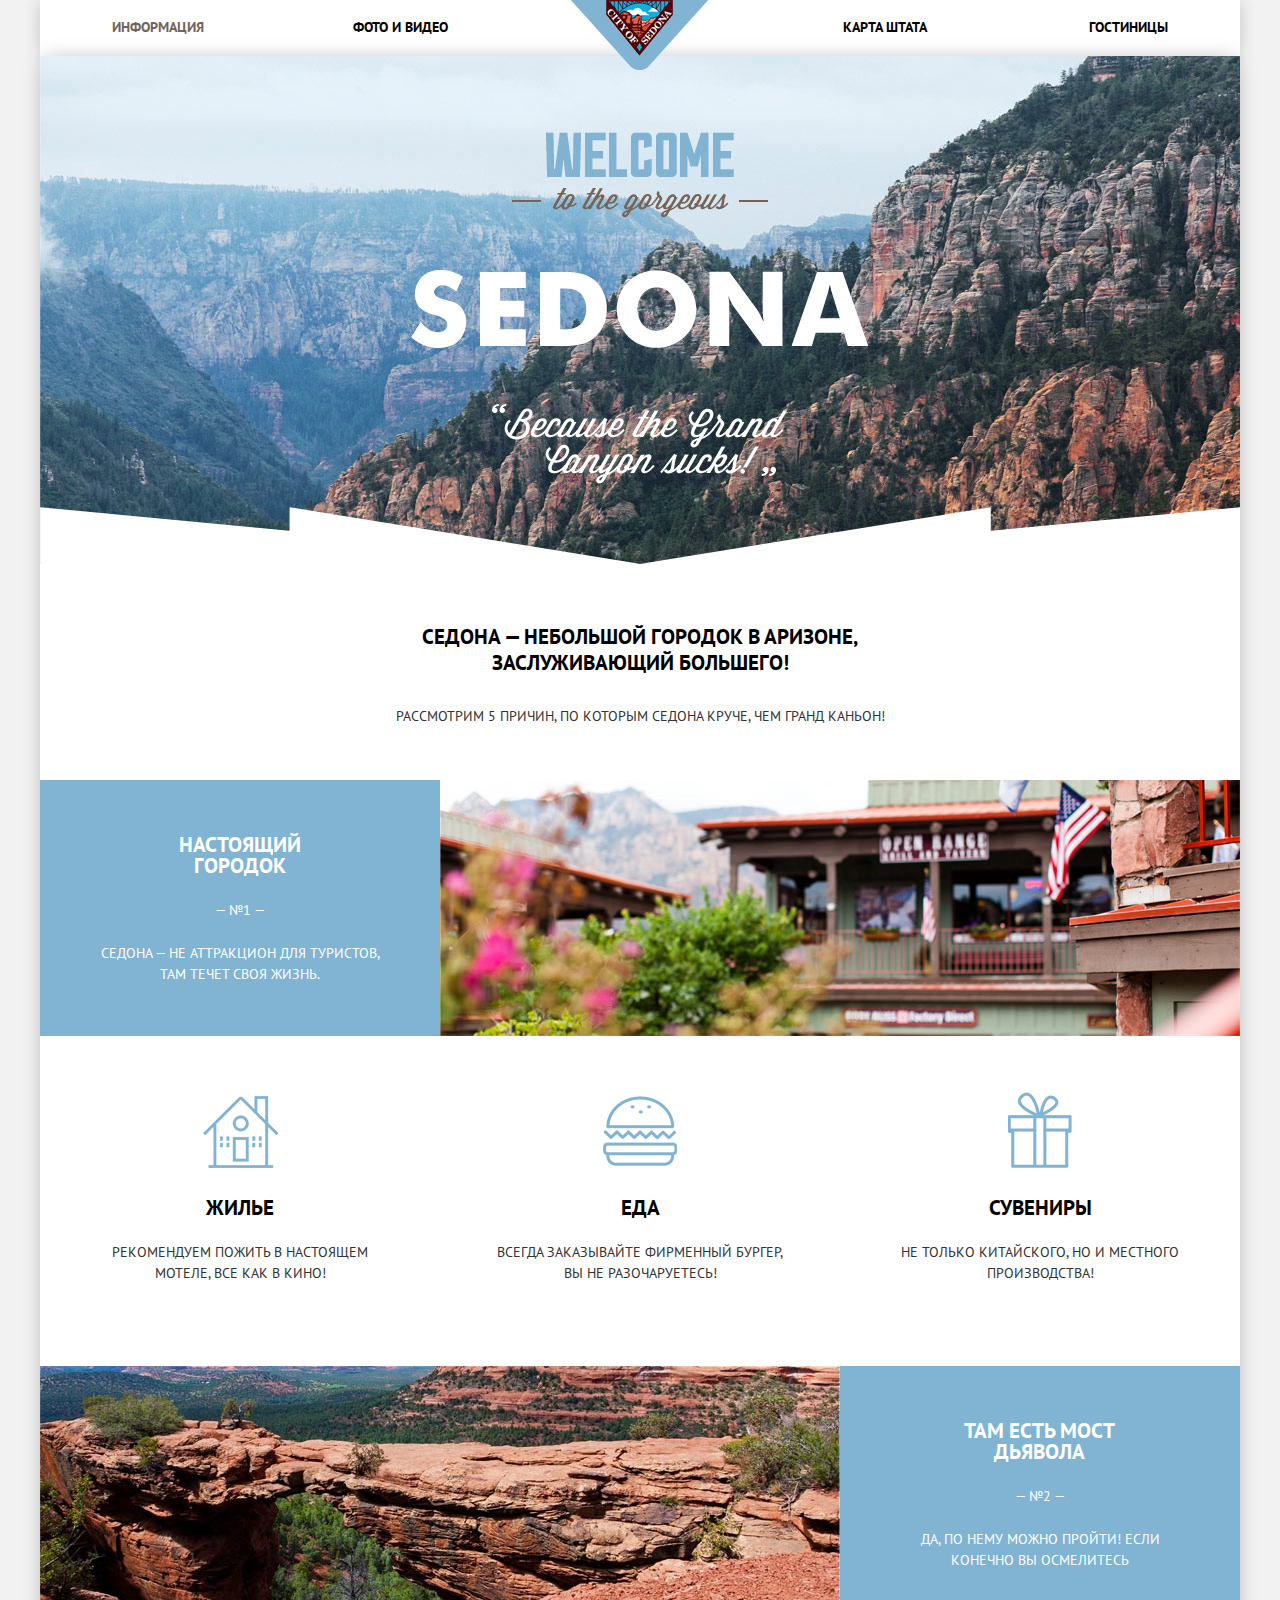
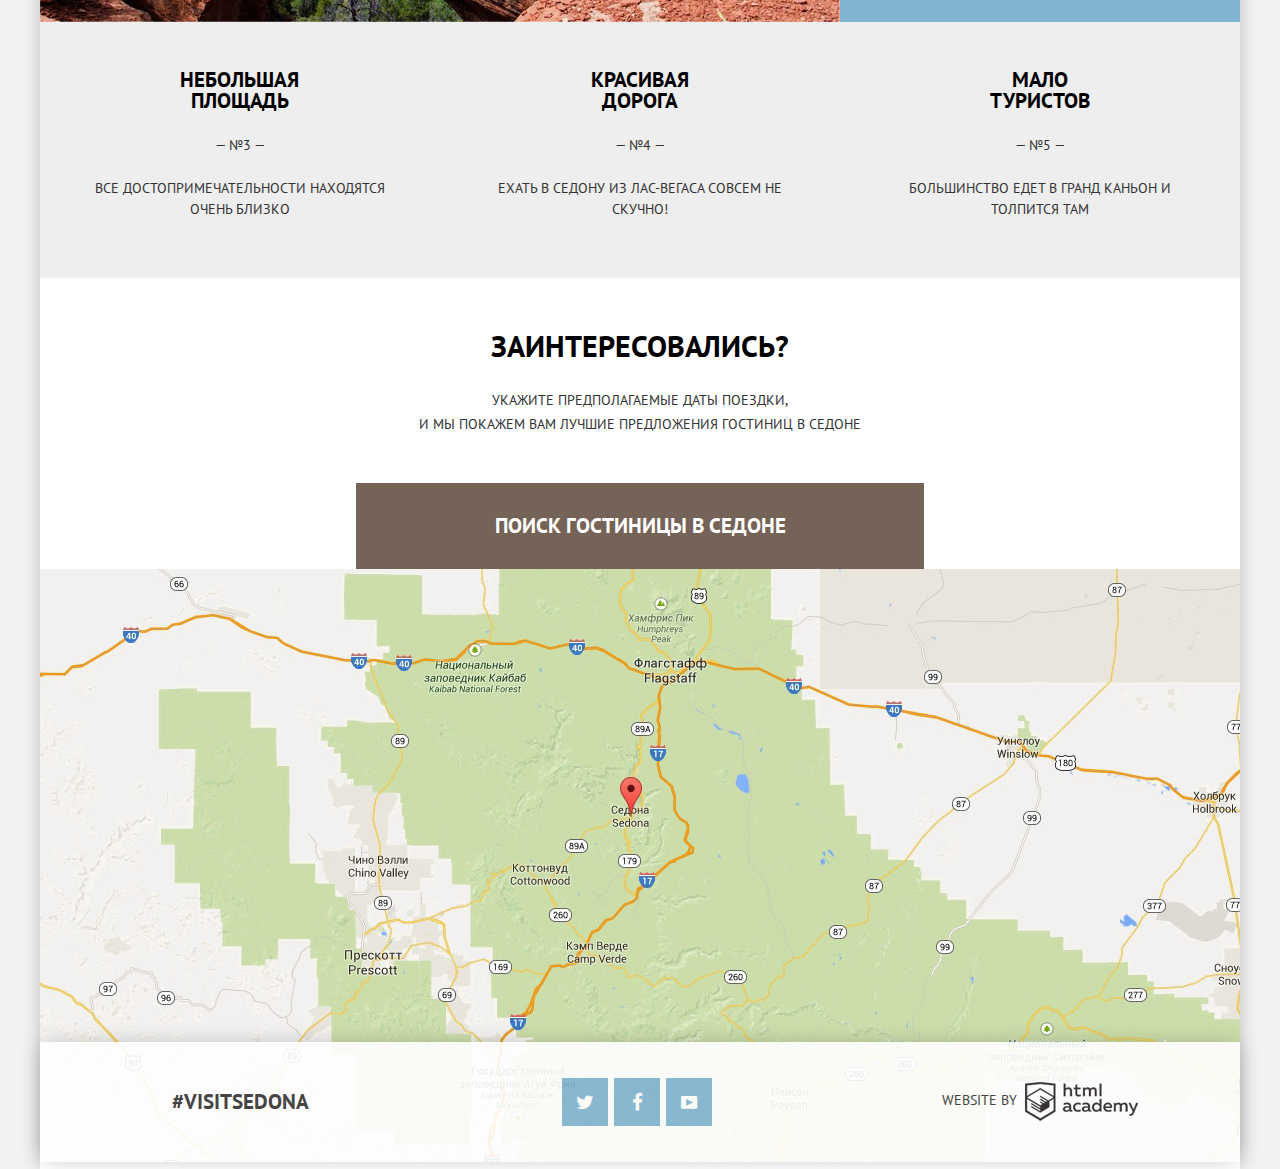
==== commit c011d46b: "Вывод формы и проверка введенных данных" ====
--- a/index.html
+++ b/index.html
@@ -167,5 +167,36 @@
         </section>
       </div>
     </footer>
+    <script>
+      var hotelBtn = document.querySelector(".btn-hotel");
+      var hotelSearchModal = document.querySelector(".modal-booking");
+      var arriveDateField = hotelSearchModal.querySelector("#arrival_date");
+      var departDateField = hotelSearchModal.querySelector("#departure_date");
+      var adultsCountField = hotelSearchModal.querySelector("#adults_count");
+      var childrenCountField = hotelSearchModal.querySelector("#children_count");
+      var storageAdultsCount = localStorage.getItem("adultsCount");
+      var storageChildrenCount = localStorage.getItem("childrenCount");
+
+      hotelBtn.addEventListener("click", function (e) {
+        e.preventDefault();
+        hotelSearchModal.classList.toggle("modal-show");
+        if (storageAdultsCount) {
+          adultsCountField.value = storageAdultsCount;
+        }
+        if (storageChildrenCount) {
+          childrenCountField.value = storageChildrenCount;
+        }
+      });
+
+      hotelSearchModal.addEventListener("submit", function (e) {
+        e.preventDefault();
+        if (!arriveDateField.value || !departDateField.value || !adultsCountField.value || !childrenCountField.value) {
+          console.log("Need to fill all fields");
+        } else {
+          localStorage.setItem("adultsCount", adultsCountField.value);
+          localStorage.setItem("childrenCount", childrenCountField.value);
+        }
+      });
+    </script>
   </body>
 </html>
--- a/css/style.css
+++ b/css/style.css
@@ -291,6 +291,9 @@
   position: relative;
 }
 .modal {
+  display: none;
+}
+.modal-show {
   display: block;
 }
 .modal-booking {
@@ -327,12 +330,21 @@
   width: 346px;
   height: 38px;
   box-sizing: border-box;
-  padding-left: 14px;
+  padding-left: 12px;
   padding-right: 38px;
   border-width: 0;
   font-size: 14px;
+  border: 2px solid transparent;
   background-color: #f2f2f2;
   text-transform: uppercase;
+}
+.booking-date:hover {
+  background-color: #ebebeb;
+}
+.booking-date:active,.booking-date:focus {
+  background-color: #ffffff;
+  border: 2px solid #e5e5e5;
+  outline: none;
 }
 .icon-calendar {
   position: absolute;
@@ -359,6 +371,14 @@
   border-width: 0;
   background-color: #f2f2f2;
   text-align: center;
+}
+.modal-booking-counter:hover {
+  background-color: #ebebeb;
+}
+.modal-booking-counter:active,.modal-booking-counter:focus {
+  background-color: #ffffff;
+  border: 2px solid #e5e5e5;
+  outline: none;
 }
 .btn-qty {
   display: inline-block;
@@ -747,6 +767,16 @@
   font-size: 21px;
   font-weight: bold;
 }
+.catalog-item-link {
+  text-decoration: none;
+  color: #000000;
+}
+.catalog-item-link:hover {
+  color: #81b3d2;
+}
+.catalog-item-link:active {
+  color: #cacaca;
+}
 .catalog-item-type, .catalog-item-price {
   display: inline-block;
   vertical-align: top;
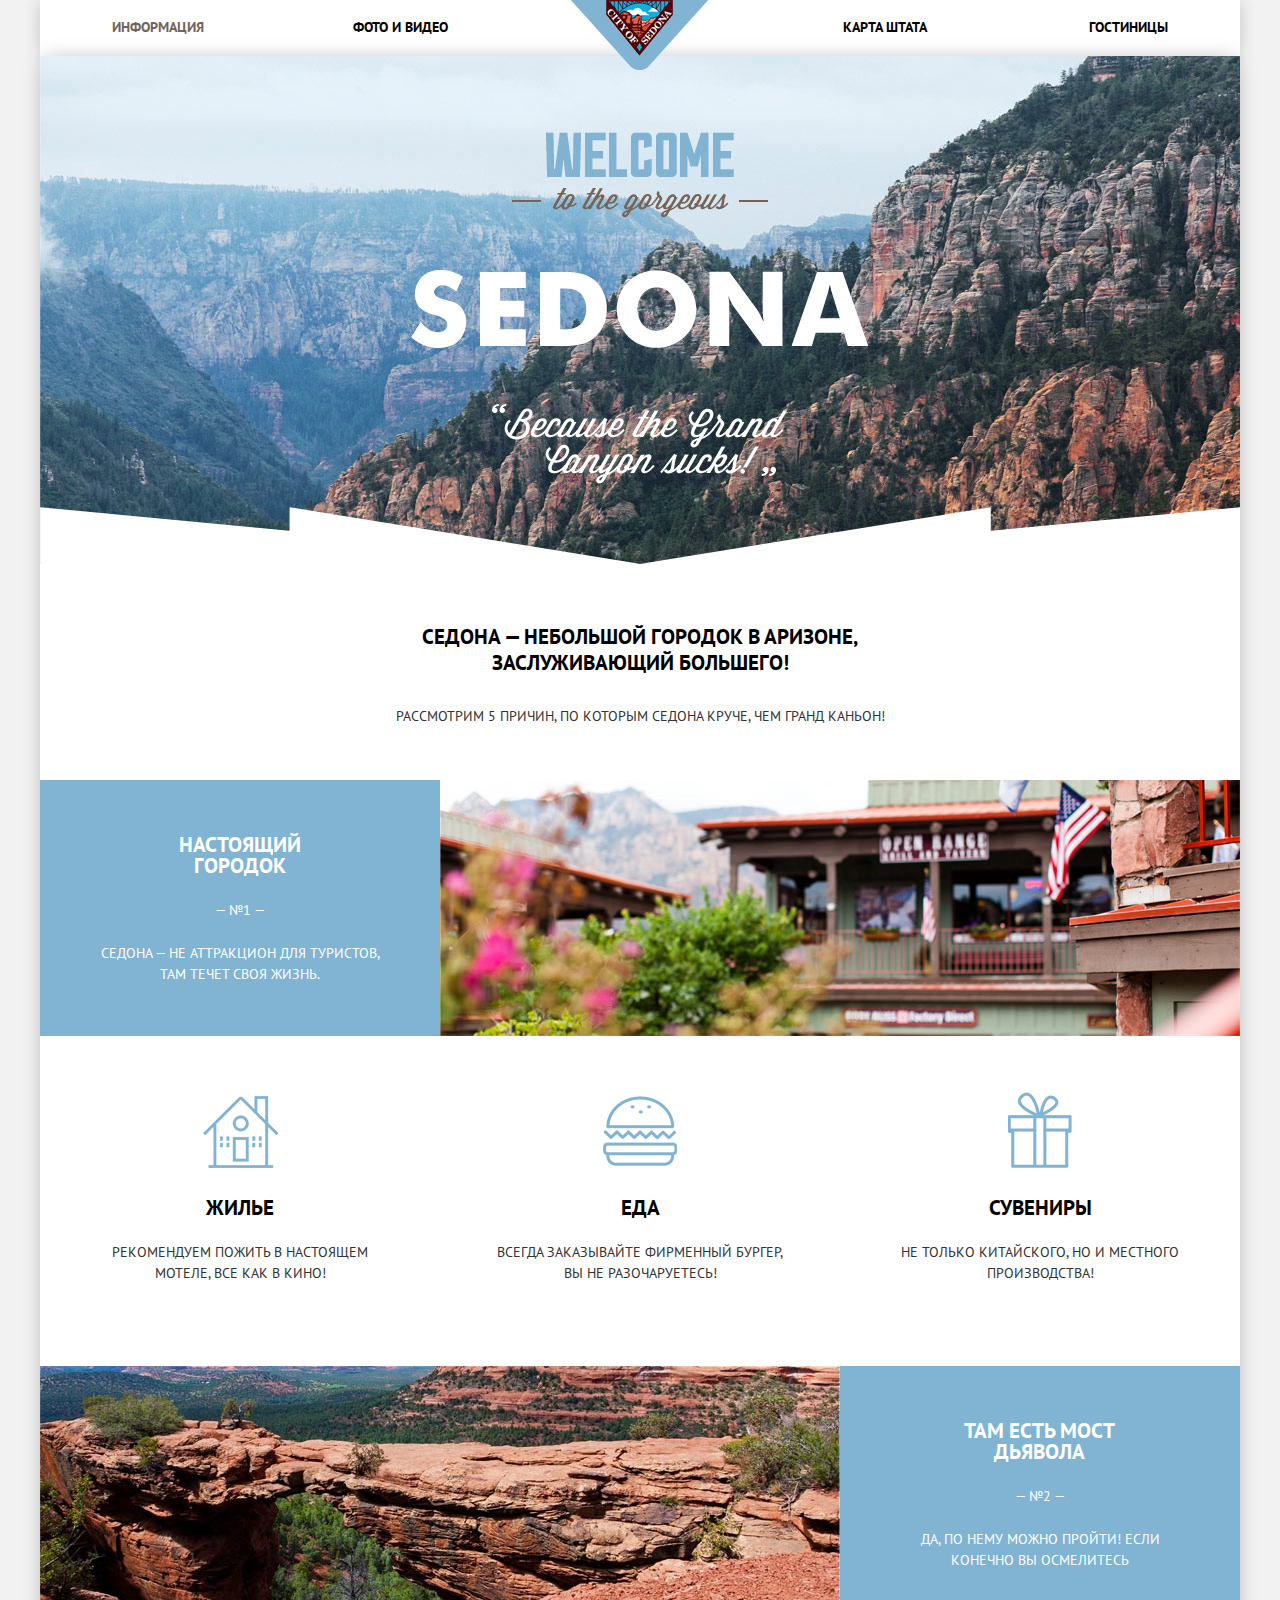
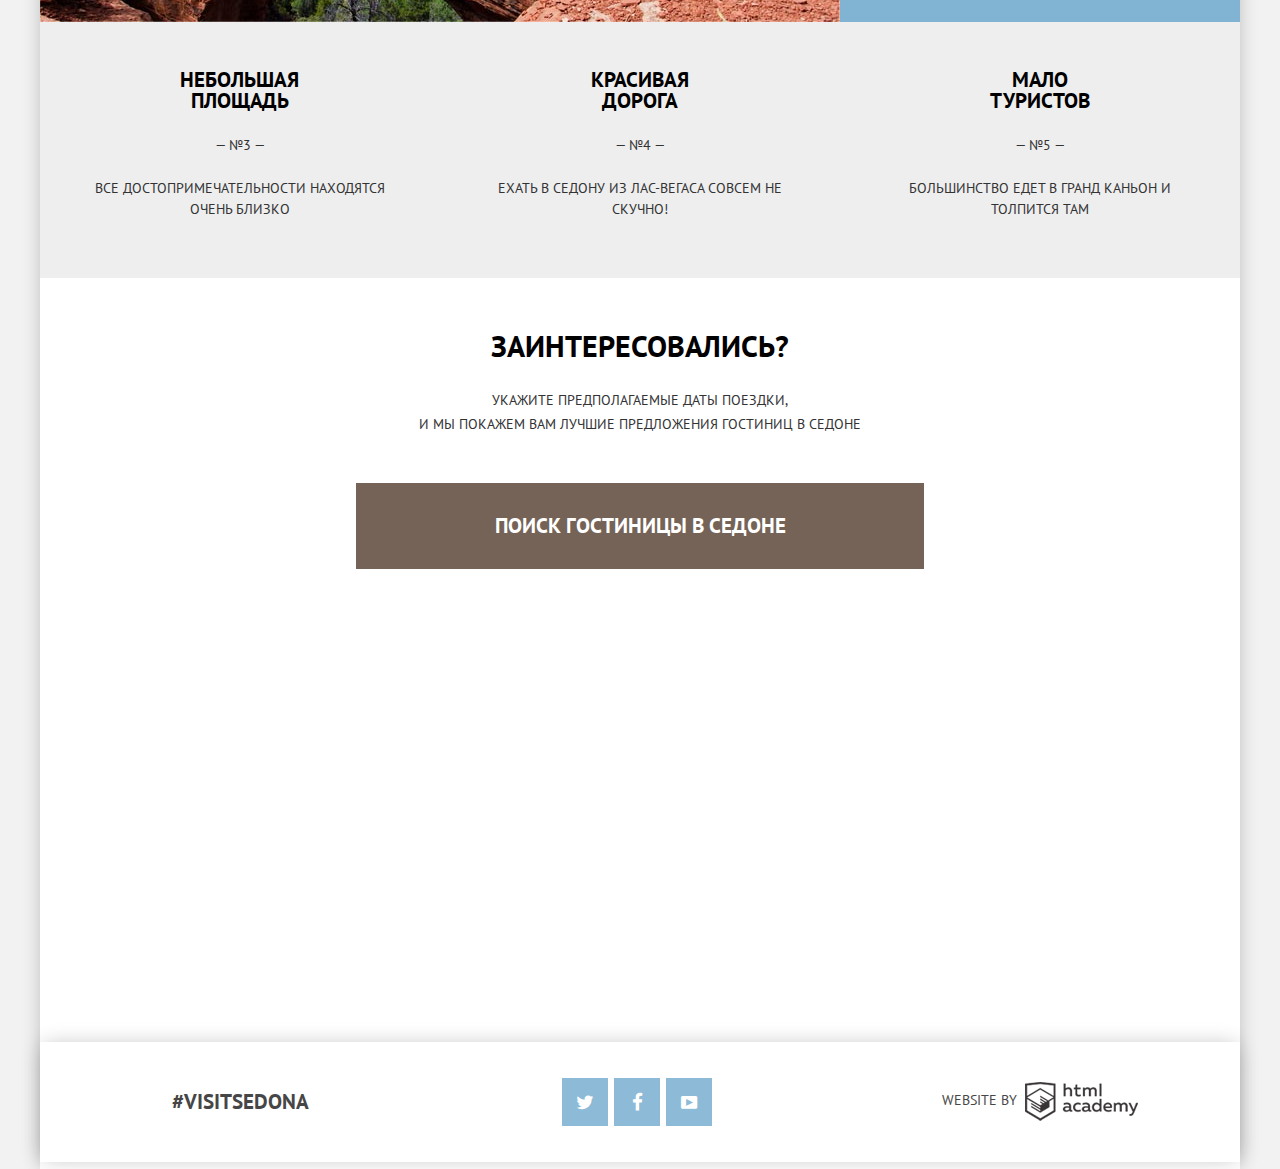
==== commit 5c7d3bc3: "Добавил анимацию формы и карту" ====
--- a/index.html
+++ b/index.html
@@ -119,36 +119,36 @@
             </p>
           </div>
           <a class="btn btn-hotel" href="#">Поиск гостиницы в седоне</a>
-          <div class="hotels-map">
-            <img src="img/map.jpg" width="1200" height="593" alt="" />
-            <form class="modal modal-booking">
-              <div class="booking-row">
-                <label for="arrival_date">Дата заезда: </label>
-                <input class="booking-date" type="text" name="arrival_date" id="arrival_date" value="24 апреля 2016" />
-                <button class="btn icon-calendar" type="button"></button>
+        </div>
+        <div class="hotels-map">
+          <iframe src="https://www.google.com/maps/embed?pb=!1m10!1m8!1m3!1d74078.16821524662!2d-111.76579004773627!3d34.86066341666826!3m2!1i1024!2i768!4f13.1!5e0!3m2!1sru!2skz!4v1472664689789" width="1200" height="593" frameborder="0" style="border:0" allowfullscreen></iframe>
+          <form class="modal modal-booking">
+            <div class="booking-row">
+              <label for="arrival_date">Дата заезда: </label>
+              <input class="booking-date" type="text" name="arrival_date" id="arrival_date" value="24 апреля 2016" />
+              <button class="btn icon-calendar" type="button"></button>
+            </div>
+            <div class="booking-row">
+              <label for="departure_date" >Дата выезда:</label>
+              <input class="booking-date" type="text" name="departure_date" id="departure_date" value="4 июля 2016" />
+              <button class="btn icon-calendar" type="button"></button>
+            </div>
+            <div class="booking-row">
+              <label for="adults_count">Взрослые:</label>
+              <div class="booking-count-block">
+                <button class="btn btn-qty" type="button"><span class="icon-minus"></span></button>
+                <input class="modal-booking-counter" type="text" name="adults_count" id="adults_count" value="2"/>
+                <button class="btn btn-qty" type="button"><span class="icon-plus"></span></button>
               </div>
-              <div class="booking-row">
-                <label for="departure_date" >Дата выезда:</label>
-                <input class="booking-date" type="text" name="departure_date" id="departure_date" value="4 июля 2016" />
-                <button class="btn icon-calendar" type="button"></button>
+              <label class="right" for="children_count">Дети:</label>
+              <div class="booking-count-block right">
+                <button class="btn btn-qty" type="button"><span class="icon-minus"></span></button>
+                <input class="modal-booking-counter" type="text" name="children_count" id="children_count" value="0"/>
+                <button class="btn btn-qty" type="button"><span class="icon-plus"></span></button>
               </div>
-              <div class="booking-row">
-                <label for="adults_count">Взрослые:</label>
-                <div class="booking-count-block">
-                  <button class="btn btn-qty" type="button"><span class="icon-minus"></span></button>
-                  <input class="modal-booking-counter" type="text" name="adults_count" id="adults_count" value="2"/>
-                  <button class="btn btn-qty" type="button"><span class="icon-plus"></span></button>
-                </div>
-                <label class="right" for="children_count">Дети:</label>
-                <div class="booking-count-block right">
-                  <button class="btn btn-qty" type="button"><span class="icon-minus"></span></button>
-                  <input class="modal-booking-counter" type="text" name="children_count" id="children_count" value="0"/>
-                  <button class="btn btn-qty" type="button"><span class="icon-plus"></span></button>
-                </div>
-              </div>
-              <button class="btn btn-hotel-search" type="submit">Найти</button>
-            </form>
-          </div>
+            </div>
+            <button class="btn btn-hotel-search" type="submit">Найти</button>
+          </form>
         </div>
       </div>
     </main>
@@ -167,36 +167,6 @@
         </section>
       </div>
     </footer>
-    <script>
-      var hotelBtn = document.querySelector(".btn-hotel");
-      var hotelSearchModal = document.querySelector(".modal-booking");
-      var arriveDateField = hotelSearchModal.querySelector("#arrival_date");
-      var departDateField = hotelSearchModal.querySelector("#departure_date");
-      var adultsCountField = hotelSearchModal.querySelector("#adults_count");
-      var childrenCountField = hotelSearchModal.querySelector("#children_count");
-      var storageAdultsCount = localStorage.getItem("adultsCount");
-      var storageChildrenCount = localStorage.getItem("childrenCount");
-
-      hotelBtn.addEventListener("click", function (e) {
-        e.preventDefault();
-        hotelSearchModal.classList.toggle("modal-show");
-        if (storageAdultsCount) {
-          adultsCountField.value = storageAdultsCount;
-        }
-        if (storageChildrenCount) {
-          childrenCountField.value = storageChildrenCount;
-        }
-      });
-
-      hotelSearchModal.addEventListener("submit", function (e) {
-        e.preventDefault();
-        if (!arriveDateField.value || !departDateField.value || !adultsCountField.value || !childrenCountField.value) {
-          console.log("Need to fill all fields");
-        } else {
-          localStorage.setItem("adultsCount", adultsCountField.value);
-          localStorage.setItem("childrenCount", childrenCountField.value);
-        }
-      });
-    </script>
+    <script src="js/modal-booking.js"></script>
   </body>
 </html>
--- a/css/style.css
+++ b/css/style.css
@@ -158,6 +158,10 @@
   background-color: #eeeeee;
 }
 .reasons {
+  /* for correct form move out animation*/
+  position: relative;
+  z-index: 10;
+
   font-size: 0;
   line-height: 0;
 }
@@ -242,6 +246,12 @@
   width: 75px;
   height: 72px;
   background-position: -5px -171px;
+}
+.hotels {
+  /* for correct form move out animation*/
+  position: relative;
+  z-index: 10;
+  background: #ffffff;
 }
 .hotels-search {
   width: 450px;
@@ -290,13 +300,26 @@
 .hotels-map {
   position: relative;
 }
+@keyframes form-appear {
+  0%   {
+    transform: translateY(-500px);
+  }
+  100% {
+    transform: translateY(0);
+  }
+}
 .modal {
   display: none;
 }
 .modal-show {
   display: block;
+  animation-name: form-appear;
+  animation-duration: 1s;
 }
 .modal-booking {
+  /* for correct form move out animation*/
+  z-index: 1;
+
   position: absolute;
   top: 0;
   left: 50%;
@@ -368,7 +391,7 @@
   width: 38px;
   height: 38px;
   font-size: 14px;
-  border-width: 0;
+  border: 2px solid transparent;
   background-color: #f2f2f2;
   text-align: center;
 }
@@ -434,6 +457,9 @@
   background-color: #5496bd;
   color: #88b6d1;
 }
+.input-error {
+  border-color: rgba(255, 0, 0, 0.5);;
+}
 .main-footer {
   font-size: 0;
   text-align: center;
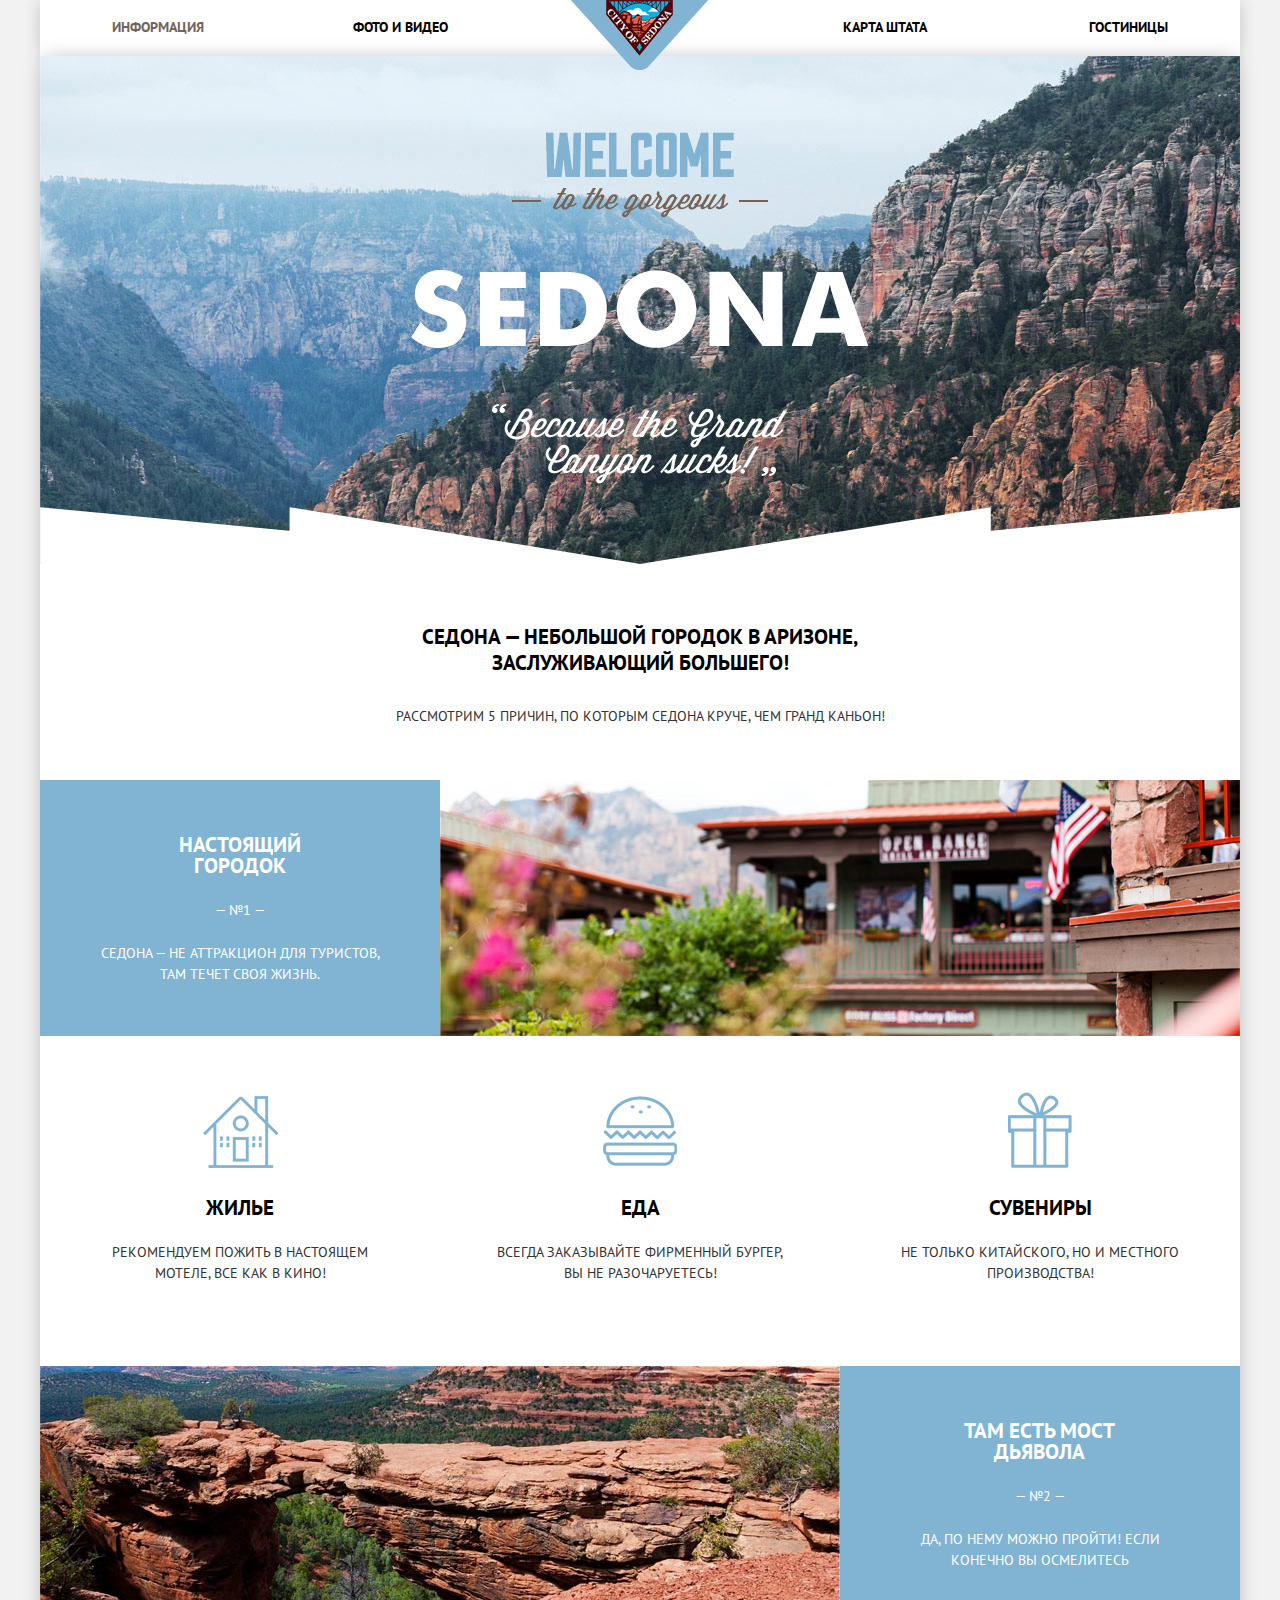
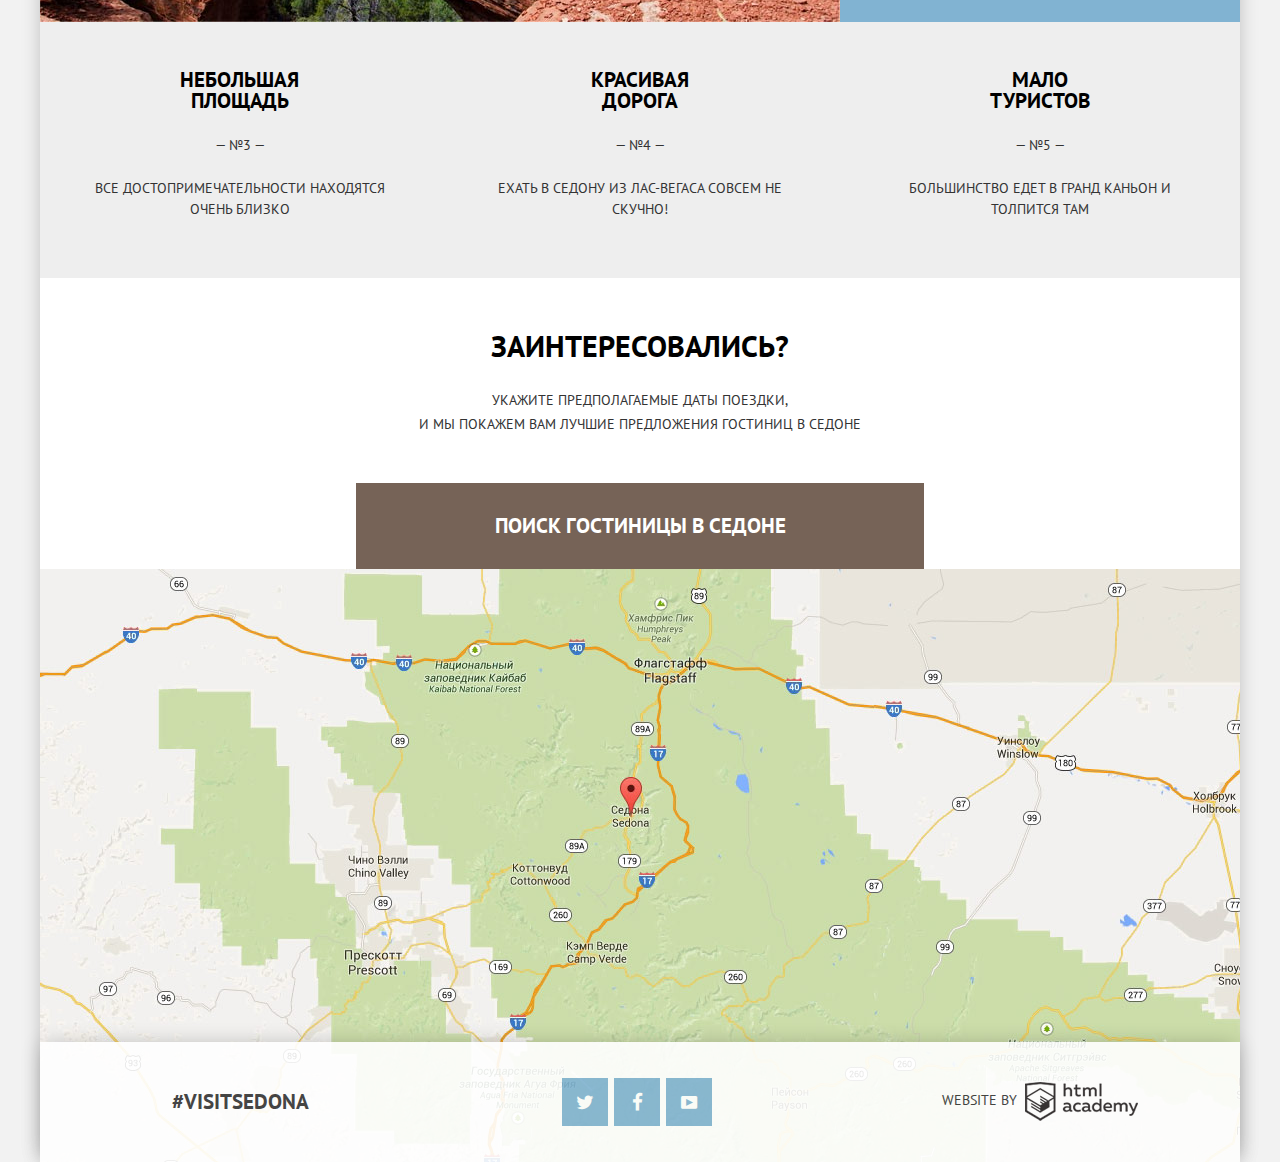
==== commit e8639da6: "Прогрессивное улучшение и базовая оптимизация личного проекта" ====
--- a/index.html
+++ b/index.html
@@ -5,7 +5,7 @@
     <title>HTML Academy: Седона</title>
     <link href="css/normalize.css" rel="stylesheet">
     <link href="https://fonts.googleapis.com/css?family=PT+Sans:400,700&subset=cyrillic" rel="stylesheet">
-    <link href="css/style.css" rel="stylesheet">
+    <link href="css/style.min.css" rel="stylesheet">
   </head>
   <body>
     <header class="main-header">
@@ -118,10 +118,10 @@
               и мы покажем вам лучшие предложения гостиниц в Седоне
             </p>
           </div>
-          <a class="btn btn-hotel" href="#">Поиск гостиницы в седоне</a>
+          <a class="btn btn-hotel" href="catalog.html">Поиск гостиницы в седоне</a>
         </div>
         <div class="hotels-map">
-          <iframe src="https://www.google.com/maps/embed?pb=!1m10!1m8!1m3!1d74078.16821524662!2d-111.76579004773627!3d34.86066341666826!3m2!1i1024!2i768!4f13.1!5e0!3m2!1sru!2skz!4v1472664689789" width="1200" height="593" frameborder="0" style="border:0" allowfullscreen></iframe>
+          <div class="map-frame" id="map"></div>
           <form class="modal modal-booking">
             <div class="booking-row">
               <label for="arrival_date">Дата заезда: </label>
@@ -167,6 +167,7 @@
         </section>
       </div>
     </footer>
-    <script src="js/modal-booking.js"></script>
+    <script type="text/javascript" charset="utf-8" async src="https://api-maps.yandex.ru/services/constructor/1.0/js/?sid=l35-knr5HmYC7zuUejFZj-YIIJuv_3li&amp;width=1200&amp;height=593&amp;lang=ru_RU&amp;sourceType=constructor&amp;scroll=true&amp;id=map"></script>
+    <script src="js/modal-booking.min.js"></script>
   </body>
 </html>
--- a/css/style.min.css
+++ b/css/style.min.css
@@ -0,0 +1 @@
+body{font-size:14px;line-height:24px;color:#333;font-weight:400;font-family:"PT Sans","Arial",sans-serif;text-transform:uppercase;background:#f2f2f2}h1,h2{font-size:21px;line-height:26px;color:#000;font-weight:700}h2{line-height:21px}button:active,button:focus{outline:none}img{max-width:100%;height:auto}@font-face{font-weight:400;font-style:normal;font-family:"symbols-sedona";src:url(../fonts/symbols-sedona.woff) format("woff"),url(../fonts/symbols-sedona.woff2) format("woff2")}[class*=" icon-"]::before,[class^=icon-]::before{display:inline-block;width:1em;margin-right:.2em;margin-left:.2em;font-weight:400;line-height:1em;font-family:"symbols-sedona";text-align:center;text-transform:none;text-decoration:inherit;font-style:normal;font-variant:normal;speak:none}.icon-facebook::before{content:"\66"}.icon-twitter::before{content:"\74"}.icon-up-dir::before{content:"\25b2"}.icon-down-dir::before{content:"\25bc"}.icon-star::before{content:"\2605"}.icon-check-off::before{content:"\2610"}.icon-check-on::before{content:"\2611"}.icon-calendar::before{content:"\e800"}.icon-plus::before{content:"\e801"}.icon-minus::before{content:"\e802"}.icon-youtube::before{content:"\f39e"}.container{width:1200px;margin-left:auto;margin-right:auto;background:#fff;box-shadow:0 0 20px -4px rgba(0,0,0,.3)}.sprite{background-image:url(../img/spritesheet.png);background-repeat:no-repeat;display:block}.logo{position:absolute;top:0;left:50%;margin-left:-69px}.main-navigation{margin:0;padding:0 72px;list-style:none}.filter::after,.main-navigation::after{content:'';display:table;clear:both}.main-navigation .left{float:left;text-align:left}.main-navigation .right{float:right;text-align:right}.main-navigation li{display:inline-block;width:241px;padding-top:14px;padding-bottom:16px;vertical-align:top}.main-navigation a{text-decoration:none;color:#000;font-size:14px;line-height:26px;font-weight:700;white-space:nowrap}.main-navigation a:hover{color:#81b3d2}.main-navigation a:active{color:#b2b2b2}.main-navigation a.active{color:#766357;cursor:pointer}.main-navigation a.active:hover{color:#604e43}.main-navigation a.active:active{color:#d6d0cc}.index-image{margin-bottom:53px}.intro{width:575px;margin-left:auto;margin-right:auto;margin-bottom:51px;text-align:center;line-height:26px}.intro h1{margin-bottom:27px;font-size:21px;font-weight:700}.light-blue-bg{background-color:#81b3d2;color:#fff}.light-blue-bg h2{color:#fff}.light-gray-bg{background-color:#eee}.reasons{position:relative;z-index:10;font-size:0;line-height:0}.reason-image,.reason-item{display:inline-block;vertical-align:top}.reason-item{padding-top:37px;padding-left:46px;padding-right:46px;min-height:256px;box-sizing:border-box;font-size:14px;text-align:center;line-height:21px;width:400px}.reason-item.reason-item-bottom{padding-top:30px}.reason-item h2{margin-bottom:24px;padding-left:78px;padding-right:79px}.reason-item .reason-num{margin-bottom:22px}.reason-image{width:800px}.reason-info{padding:0 3px}.recommendations{font-size:0}.recommendation-item{position:relative;display:inline-block;vertical-align:top;padding-top:144px;padding-left:54px;padding-right:54px;width:400px;min-height:330px;box-sizing:border-box;font-size:14px;text-align:center}.recommendation-item h2{margin-bottom:24px;line-height:21px}.recommendation-item p{line-height:21px}.sprite-icon_food{position:absolute;top:60px;left:50%;margin-left:-37px;width:74px;height:70px;background-position:-128px -5px}.sprite-icon_gift,.sprite-icon_house{position:absolute;top:56px;left:50%;margin-left:-32px;width:64px;height:76px;background-position:-128px -85px}.sprite-icon_house{top:60px;margin-left:-37px;width:75px;height:72px;background-position:-5px -171px}.hotels{position:relative;z-index:10;background:#fff}.hotels-search{width:450px;padding-top:53px;margin-left:auto;margin-right:auto;text-align:center}.hotels-search-promo{margin-bottom:27px;font-size:30px;font-weight:700;line-height:30px;color:#000}.hotels-search p{margin-bottom:47px}.btn{display:block;border:0;background:0 0;cursor:pointer}.btn-hotel{width:568px;height:86px;margin-left:auto;margin-right:auto;color:#fff;background-color:#766357;font-size:21px;font-weight:700;line-height:86px;text-transform:uppercase;text-align:center;text-decoration:none}.btn-hotel:hover{background-color:#604e43}.btn-hotel:active{background-color:#503e33;color:#857871}.hotels-map{position:relative}.map-frame{width:1200px;height:593px;background:url(../img/map.jpg) no-repeat 50% 50%}@keyframes form-appear{0%{transform:translateY(-500px)}to{transform:translateY(0)}}.modal,input[type=checkbox]{display:none}.modal-show{display:block;animation-name:form-appear;animation-duration:1s}.modal-booking{z-index:1;position:absolute;top:0;left:50%;margin-left:-284px;width:568px;padding:55px;min-height:395px;box-sizing:border-box;background-color:#fff;font-size:14px;font-weight:700;color:#000;box-shadow:-5px 5px 20px -4px rgba(0,0,0,.3),5px 5px 20px -4px rgba(0,0,0,.3)}.booking-row{position:relative;margin-bottom:30px;font-size:0}.booking-date,.modal-booking label{box-sizing:border-box;font-size:14px}.modal-booking label{display:inline-block;vertical-align:top;padding:6px 0;width:112px}.booking-date{width:346px;height:38px;padding-left:12px;padding-right:38px;border:2px solid transparent;background-color:#f2f2f2;text-transform:uppercase}.booking-date:hover{background-color:#ebebeb}.booking-date:active,.booking-date:focus{background-color:#fff;border:2px solid #e5e5e5;outline:none}.icon-calendar{position:absolute;top:50%;right:0;margin-top:-14px;font-size:21px;color:#c2c2c2;cursor:pointer}.icon-calendar:hover{color:#000}.icon-calendar:active{color:#81b3d2}.modal-booking-counter{display:inline-block;vertical-align:top;box-sizing:border-box;width:38px;height:38px;font-size:14px;border:2px solid transparent;background-color:#f2f2f2;text-align:center}.modal-booking-counter:hover{background-color:#ebebeb}.modal-booking-counter:active,.modal-booking-counter:focus{background-color:#fff;border:2px solid #e5e5e5;outline:none}.booking-count-block,.btn-qty{display:inline-block;vertical-align:top}.btn-qty{height:38px;border-width:0;font-size:14px;background-color:#f2f2f2;text-align:center;color:#a9a9a9;width:38px}.btn-qty:hover{color:#000}.btn-qty:active{color:#81b3d2}.booking-count-block{width:117px}.booking-count-block.right{text-align:right}.booking-row label.right{text-align:right;padding-right:24px}.booking-children{float:left;padding-left:50px;font-size:14px;line-height:38px}.btn-hotel-search{width:455px;height:58px;margin-top:54px;margin-left:auto;margin-right:auto;background-color:#81b3d2;border-width:0;font-size:21px;text-transform:uppercase;color:#fff}.btn-hotel-search:hover{background-color:#669ec0}.btn-hotel-search:active{background-color:#5496bd;color:#88b6d1}.input-error{border-color:rgba(255,0,0,.5)}.main-footer{font-size:0;text-align:center}.main-footer-index{opacity:.9;margin-top:-120px}.footer-copyright,.footer-hashtag,.footer-social{display:inline-block;vertical-align:top;min-height:120px;box-sizing:border-box;width:400px;text-align:center}.filter legend,.footer-hashtag{font-size:21px;font-weight:700;line-height:120px}.footer-social{font-size:0}.social-btn{display:inline-block;vertical-align:top;margin-top:36px;margin-right:6px;width:46px;height:48px;line-height:48px;text-align:center;font-size:0;text-decoration:none;color:#fff;background-color:#81b3d2}.social-btn:hover{background-color:#669ec0}.social-btn:active{background-color:#5496bd;color:#88b6d1}.social-btn span{font-size:19px}.footer-copyright{padding-top:40px;font-size:14px}.sprite-academy_logo{display:inline-block;vertical-align:middle;width:113px;height:39px;margin-left:8px;background-position:-5px -5px}.sprite-academy_logo:hover{background-position:-5px -103px}.sprite-academy_logo:active{background-position:-5px -54px}.filter{min-height:217px;padding-left:72px;padding-right:72px;padding-top:27px;box-sizing:border-box;background:url(../img/sedona_blurred.jpg) no-repeat 0 -57px;background-size:100%;color:#fff}.filter legend{margin-bottom:26px;font-size:16px;line-height:21px}.filter fieldset,.filter ul{margin:0;padding:0}.filter ul{list-style:none;font-size:14px;line-height:21px}.filter li{margin-bottom:24px}.filter-infrastructure,.filter-type{float:left;width:255px;border-width:0}input[type=checkbox]+label{display:table;position:relative;padding-left:41px;font-size:14px;line-height:21px;cursor:pointer}input[type=checkbox]+label::before{content:"\2610";position:absolute;top:0;left:0;width:10px;height:10px;font-family:"symbols-sedona";font-size:26px}input[type=checkbox]:checked+label::before{content:"\2611"}input[type=checkbox]:disabled+label::before{color:#6a6a6a}.filter-range{float:right;width:327px;border-width:0}.filter-range .filter-range-title{margin-bottom:10px;font-weight:700;font-size:16px;line-height:21px}.price-controls{position:relative;height:32px;margin-bottom:20px;margin-left:10px;font-size:0;border:2px solid #fff;border-radius:2px}.price-controls::after{content:"";position:absolute;top:50%;left:50%;width:2px;height:22px;background:#fff;transform:translate(-50%,-50%)}.price-controls label{display:inline-block;padding-top:5px;padding-bottom:6px;font-size:14px;line-height:21px;vertical-align:top;cursor:pointer}.price-controls .min-price{width:90px;padding-left:65px}.price-controls .max-price{width:90px;padding-left:57px}.price-controls input{width:50px;margin:0;color:inherit;font:inherit;background:0 0;border:none;outline:none}.range-controls{position:relative;margin-bottom:32px;margin-left:9px}.range-controls .scale{height:2px;background:rgba(255,255,255,.3)}.range-controls .bar{width:80%;height:2px;background:#fff}.range-toggle{position:absolute;top:-9px;width:4px;height:4px;background:#ababab;border:8px solid #fff;border-radius:50%;box-shadow:0 2px 1px 0 rgba(0,1,1,.2);cursor:pointer}.range-toggle:hover{background:#1c4f80}.range-toggle-min{left:0}.range-toggle-max{left:80%}.btn-filter{margin:0 auto;padding:5px 33px;font-size:14px;line-height:21px;color:#fff;text-transform:uppercase;background:0 0;border:2px solid #fff;border-radius:2px;outline:none;cursor:pointer}.btn-filter:hover{color:#000;background:#fff}.catalog-header{margin-bottom:29px;padding:30px 72px;border-bottom:1px solid #e5e5e5}.catalog-found-count{margin-right:44px;font-size:21px;font-weight:700;line-height:26px}.catalog-sort,.sort-control{margin-right:36px;font-size:12px;line-height:18px}.sort-control{margin-right:29px;color:#cacaca;text-decoration:none;border-bottom:1px dotted #81b3d2}.sort-control:hover{color:#81b3d2}.sort-control:active{color:#000;border-bottom:0}.sort-control.active{color:#81b3d2;border-bottom:0;cursor:default}.sort-dir{float:right;margin-right:-10px;text-decoration:none;color:#ccc;font-size:23px;line-height:20px}.sort-dir:hover{color:#000}.sort-dir:active{color:#81b3d2}.sort-dir.active{color:#81b3d2;cursor:default}.catalog-item{position:relative;min-height:90px;box-sizing:border-box;margin-bottom:30px;padding:0 72px 30px;border-bottom:1px solid #e5e5e5}.catalog-item:last-child{margin-bottom:0}.catalog-item::after{content:'';display:table;clear:both}.catalog-item-img{float:left;margin-right:30px}.catalog-item-img img{vertical-align:top}.catalog-item-info{float:left}.catalog-item-info h2{margin:-3px 0 8px;font-size:21px;font-weight:700}.catalog-item-link{text-decoration:none;color:#000}.catalog-item-link:hover{color:#81b3d2}.catalog-item-link:active{color:#cacaca}.catalog-item-price,.catalog-item-type{width:113px;display:inline-block;vertical-align:top}.catalog-item-buttons{position:absolute;bottom:30px;left:237px;font-size:0}.catalog-item-buttons .btn{display:inline-block;vertical-align:top;line-height:27px;text-align:center;text-decoration:none;font-size:14px;font-weight:700;color:#fff}.btn-more{margin-right:6px;width:110px;height:27px;background-color:#81b3d2}.btn-more:hover{background-color:#669ec0}.btn-more:active{background-color:#5496bd;color:#88b6d1}.btn-book{width:142px;height:27px;background-color:#766357}.btn-book:hover{background-color:#604e43}.btn-book:active{background-color:#503e33;color:#857871}.catalog-item-stars{position:absolute;right:70px;top:-5px;min-width:150px;text-align:right;font-size:0}.catalog-item-stars .icon-star{font-size:19px;margin-right:-3px;color:#81b3d2}.catalog-item-rating{position:absolute;bottom:29px;right:71px;padding:3px 14px;background-color:#f2f2f2}
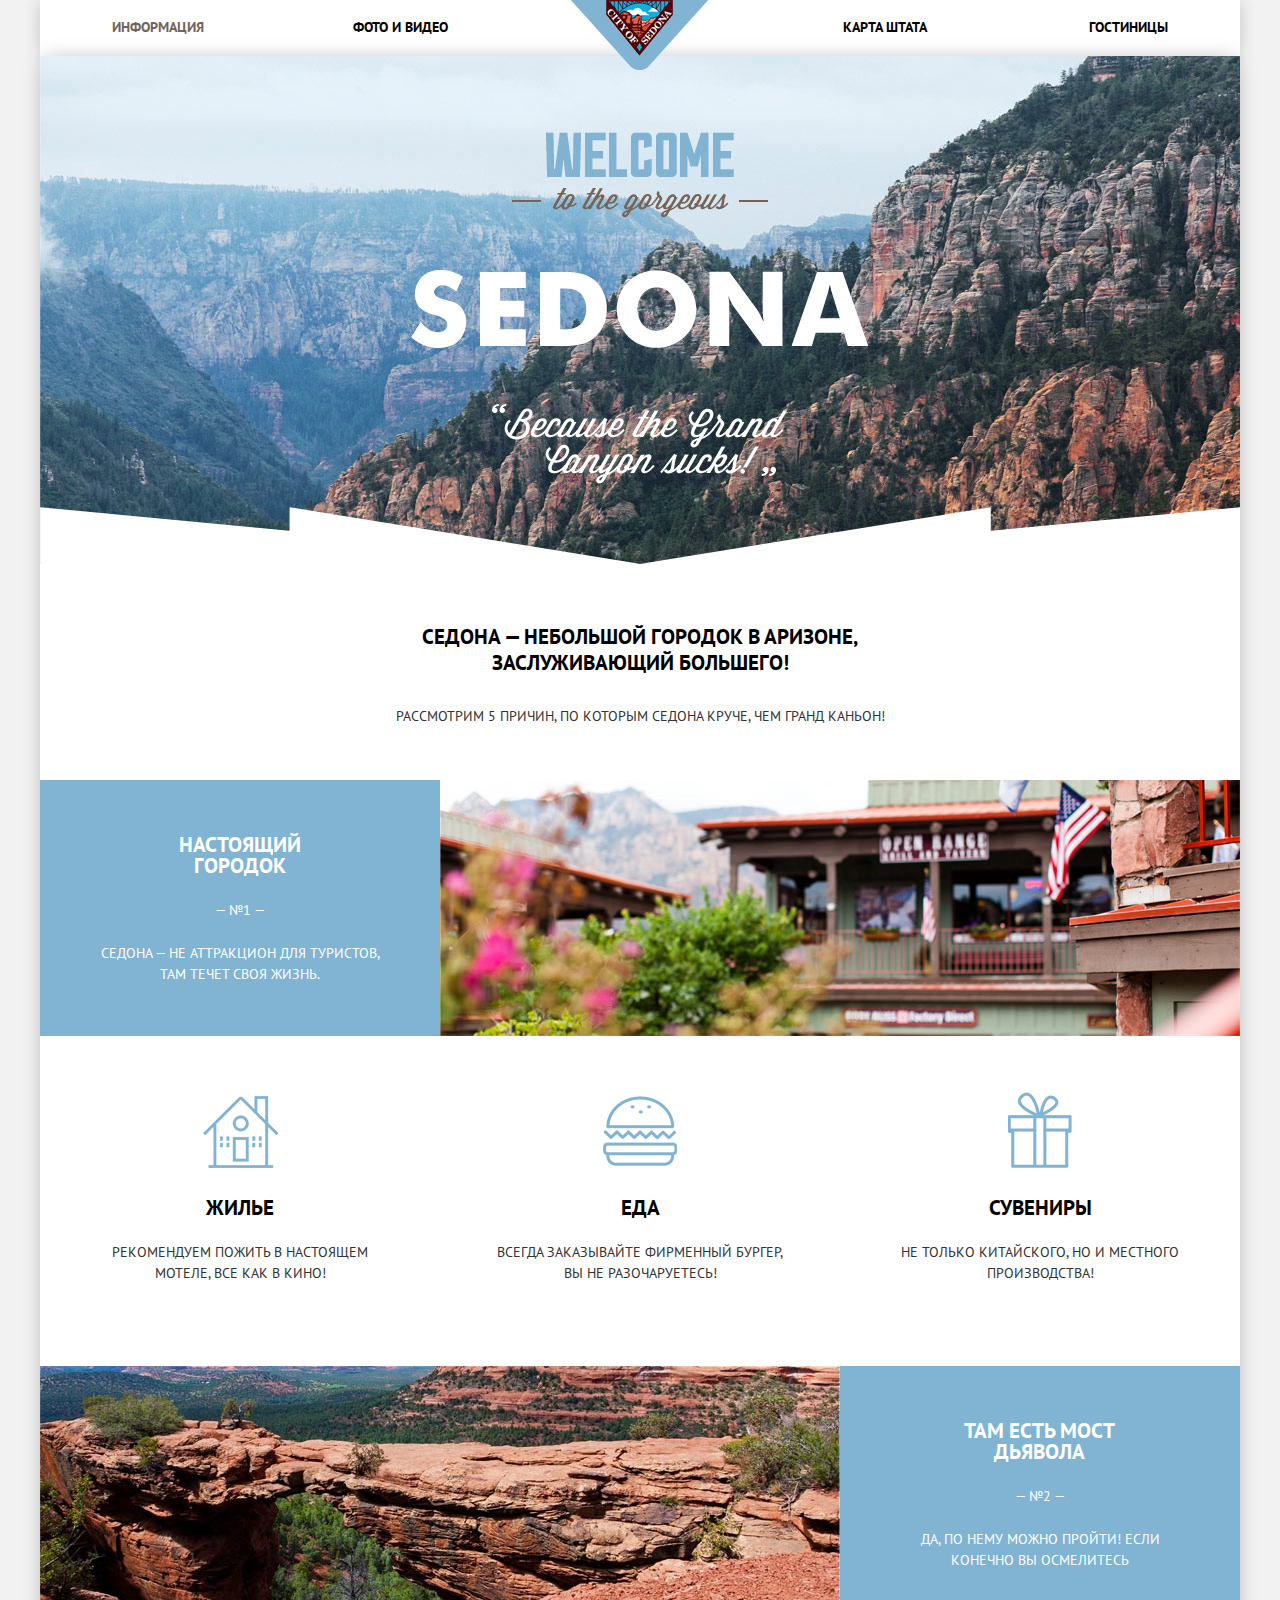
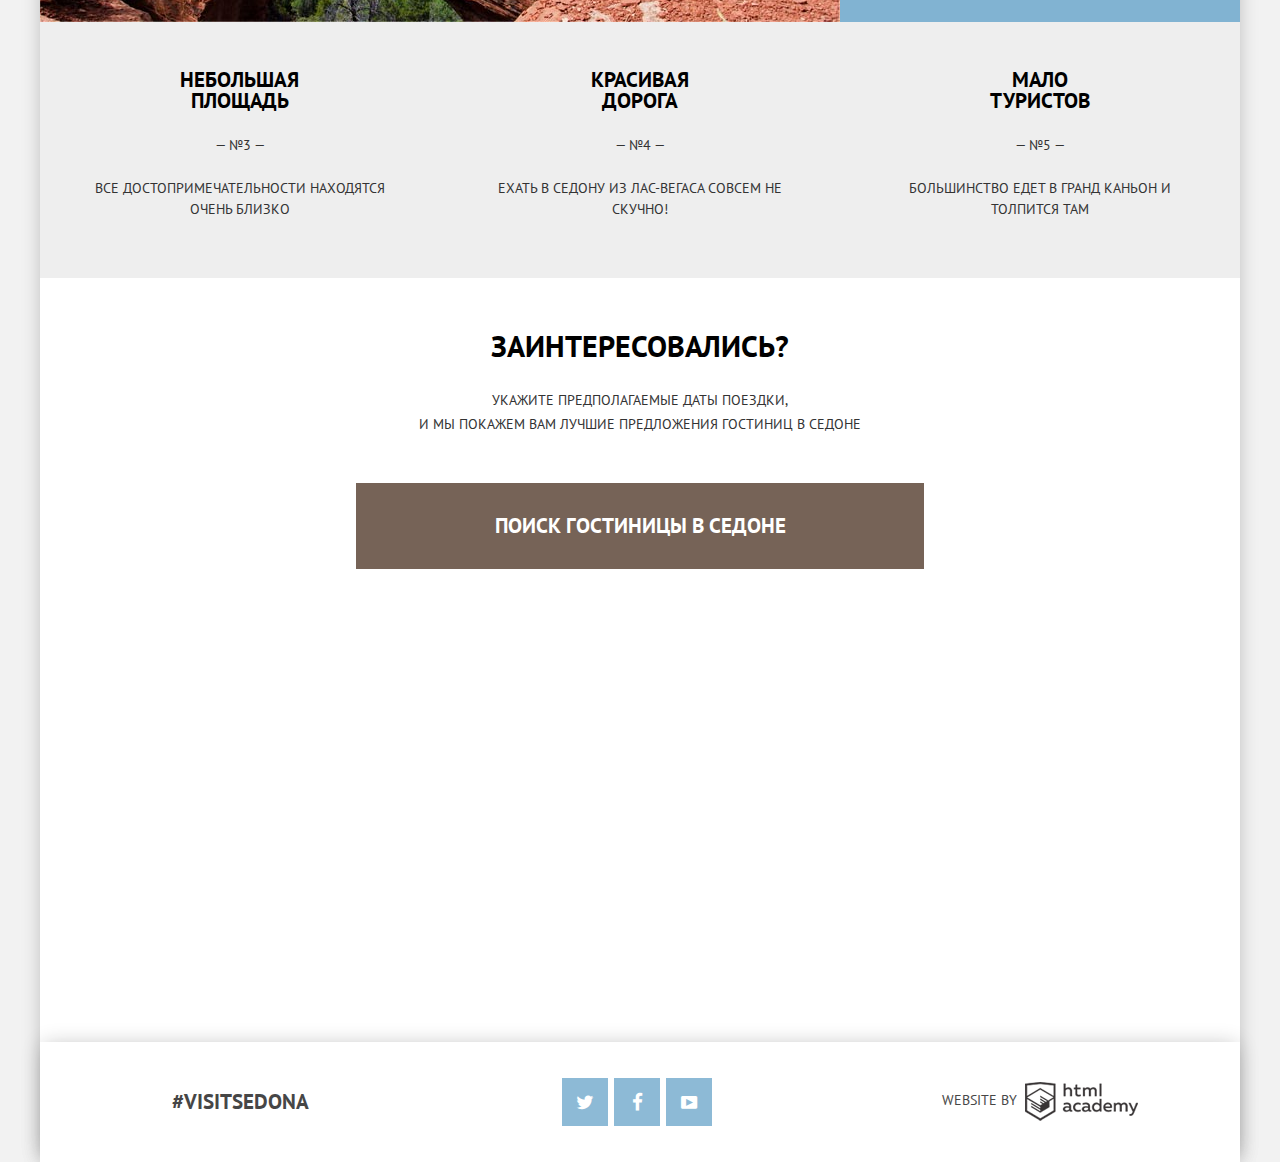
==== commit ef273427: "Исправление замечаний по итоговому проекту" ====
--- a/index.html
+++ b/index.html
@@ -3,7 +3,7 @@
   <head>
     <meta charset="utf-8">
     <title>HTML Academy: Седона</title>
-    <link href="css/normalize.css" rel="stylesheet">
+    <link href="css/normalize.min.css" rel="stylesheet">
     <link href="https://fonts.googleapis.com/css?family=PT+Sans:400,700&subset=cyrillic" rel="stylesheet">
     <link href="css/style.min.css" rel="stylesheet">
   </head>
@@ -118,7 +118,7 @@
               и мы покажем вам лучшие предложения гостиниц в Седоне
             </p>
           </div>
-          <a class="btn btn-hotel" href="catalog.html">Поиск гостиницы в седоне</a>
+          <a class="btn btn-hotel" href="search_hotel_form.html">Поиск гостиницы в седоне</a>
         </div>
         <div class="hotels-map">
           <div class="map-frame" id="map"></div>
--- a/css/style.min.css
+++ b/css/style.min.css
@@ -1 +1 @@
-body{font-size:14px;line-height:24px;color:#333;font-weight:400;font-family:"PT Sans","Arial",sans-serif;text-transform:uppercase;background:#f2f2f2}h1,h2{font-size:21px;line-height:26px;color:#000;font-weight:700}h2{line-height:21px}button:active,button:focus{outline:none}img{max-width:100%;height:auto}@font-face{font-weight:400;font-style:normal;font-family:"symbols-sedona";src:url(../fonts/symbols-sedona.woff) format("woff"),url(../fonts/symbols-sedona.woff2) format("woff2")}[class*=" icon-"]::before,[class^=icon-]::before{display:inline-block;width:1em;margin-right:.2em;margin-left:.2em;font-weight:400;line-height:1em;font-family:"symbols-sedona";text-align:center;text-transform:none;text-decoration:inherit;font-style:normal;font-variant:normal;speak:none}.icon-facebook::before{content:"\66"}.icon-twitter::before{content:"\74"}.icon-up-dir::before{content:"\25b2"}.icon-down-dir::before{content:"\25bc"}.icon-star::before{content:"\2605"}.icon-check-off::before{content:"\2610"}.icon-check-on::before{content:"\2611"}.icon-calendar::before{content:"\e800"}.icon-plus::before{content:"\e801"}.icon-minus::before{content:"\e802"}.icon-youtube::before{content:"\f39e"}.container{width:1200px;margin-left:auto;margin-right:auto;background:#fff;box-shadow:0 0 20px -4px rgba(0,0,0,.3)}.sprite{background-image:url(../img/spritesheet.png);background-repeat:no-repeat;display:block}.logo{position:absolute;top:0;left:50%;margin-left:-69px}.main-navigation{margin:0;padding:0 72px;list-style:none}.filter::after,.main-navigation::after{content:'';display:table;clear:both}.main-navigation .left{float:left;text-align:left}.main-navigation .right{float:right;text-align:right}.main-navigation li{display:inline-block;width:241px;padding-top:14px;padding-bottom:16px;vertical-align:top}.main-navigation a{text-decoration:none;color:#000;font-size:14px;line-height:26px;font-weight:700;white-space:nowrap}.main-navigation a:hover{color:#81b3d2}.main-navigation a:active{color:#b2b2b2}.main-navigation a.active{color:#766357;cursor:pointer}.main-navigation a.active:hover{color:#604e43}.main-navigation a.active:active{color:#d6d0cc}.index-image{margin-bottom:53px}.intro{width:575px;margin-left:auto;margin-right:auto;margin-bottom:51px;text-align:center;line-height:26px}.intro h1{margin-bottom:27px;font-size:21px;font-weight:700}.light-blue-bg{background-color:#81b3d2;color:#fff}.light-blue-bg h2{color:#fff}.light-gray-bg{background-color:#eee}.reasons{position:relative;z-index:10;font-size:0;line-height:0}.reason-image,.reason-item{display:inline-block;vertical-align:top}.reason-item{padding-top:37px;padding-left:46px;padding-right:46px;min-height:256px;box-sizing:border-box;font-size:14px;text-align:center;line-height:21px;width:400px}.reason-item.reason-item-bottom{padding-top:30px}.reason-item h2{margin-bottom:24px;padding-left:78px;padding-right:79px}.reason-item .reason-num{margin-bottom:22px}.reason-image{width:800px}.reason-info{padding:0 3px}.recommendations{font-size:0}.recommendation-item{position:relative;display:inline-block;vertical-align:top;padding-top:144px;padding-left:54px;padding-right:54px;width:400px;min-height:330px;box-sizing:border-box;font-size:14px;text-align:center}.recommendation-item h2{margin-bottom:24px;line-height:21px}.recommendation-item p{line-height:21px}.sprite-icon_food{position:absolute;top:60px;left:50%;margin-left:-37px;width:74px;height:70px;background-position:-128px -5px}.sprite-icon_gift,.sprite-icon_house{position:absolute;top:56px;left:50%;margin-left:-32px;width:64px;height:76px;background-position:-128px -85px}.sprite-icon_house{top:60px;margin-left:-37px;width:75px;height:72px;background-position:-5px -171px}.hotels{position:relative;z-index:10;background:#fff}.hotels-search{width:450px;padding-top:53px;margin-left:auto;margin-right:auto;text-align:center}.hotels-search-promo{margin-bottom:27px;font-size:30px;font-weight:700;line-height:30px;color:#000}.hotels-search p{margin-bottom:47px}.btn{display:block;border:0;background:0 0;cursor:pointer}.btn-hotel{width:568px;height:86px;margin-left:auto;margin-right:auto;color:#fff;background-color:#766357;font-size:21px;font-weight:700;line-height:86px;text-transform:uppercase;text-align:center;text-decoration:none}.btn-hotel:hover{background-color:#604e43}.btn-hotel:active{background-color:#503e33;color:#857871}.hotels-map{position:relative}.map-frame{width:1200px;height:593px;background:url(../img/map.jpg) no-repeat 50% 50%}@keyframes form-appear{0%{transform:translateY(-500px)}to{transform:translateY(0)}}.modal,input[type=checkbox]{display:none}.modal-show{display:block;animation-name:form-appear;animation-duration:1s}.modal-booking{z-index:1;position:absolute;top:0;left:50%;margin-left:-284px;width:568px;padding:55px;min-height:395px;box-sizing:border-box;background-color:#fff;font-size:14px;font-weight:700;color:#000;box-shadow:-5px 5px 20px -4px rgba(0,0,0,.3),5px 5px 20px -4px rgba(0,0,0,.3)}.booking-row{position:relative;margin-bottom:30px;font-size:0}.booking-date,.modal-booking label{box-sizing:border-box;font-size:14px}.modal-booking label{display:inline-block;vertical-align:top;padding:6px 0;width:112px}.booking-date{width:346px;height:38px;padding-left:12px;padding-right:38px;border:2px solid transparent;background-color:#f2f2f2;text-transform:uppercase}.booking-date:hover{background-color:#ebebeb}.booking-date:active,.booking-date:focus{background-color:#fff;border:2px solid #e5e5e5;outline:none}.icon-calendar{position:absolute;top:50%;right:0;margin-top:-14px;font-size:21px;color:#c2c2c2;cursor:pointer}.icon-calendar:hover{color:#000}.icon-calendar:active{color:#81b3d2}.modal-booking-counter{display:inline-block;vertical-align:top;box-sizing:border-box;width:38px;height:38px;font-size:14px;border:2px solid transparent;background-color:#f2f2f2;text-align:center}.modal-booking-counter:hover{background-color:#ebebeb}.modal-booking-counter:active,.modal-booking-counter:focus{background-color:#fff;border:2px solid #e5e5e5;outline:none}.booking-count-block,.btn-qty{display:inline-block;vertical-align:top}.btn-qty{height:38px;border-width:0;font-size:14px;background-color:#f2f2f2;text-align:center;color:#a9a9a9;width:38px}.btn-qty:hover{color:#000}.btn-qty:active{color:#81b3d2}.booking-count-block{width:117px}.booking-count-block.right{text-align:right}.booking-row label.right{text-align:right;padding-right:24px}.booking-children{float:left;padding-left:50px;font-size:14px;line-height:38px}.btn-hotel-search{width:455px;height:58px;margin-top:54px;margin-left:auto;margin-right:auto;background-color:#81b3d2;border-width:0;font-size:21px;text-transform:uppercase;color:#fff}.btn-hotel-search:hover{background-color:#669ec0}.btn-hotel-search:active{background-color:#5496bd;color:#88b6d1}.input-error{border-color:rgba(255,0,0,.5)}.main-footer{font-size:0;text-align:center}.main-footer-index{opacity:.9;margin-top:-120px}.footer-copyright,.footer-hashtag,.footer-social{display:inline-block;vertical-align:top;min-height:120px;box-sizing:border-box;width:400px;text-align:center}.filter legend,.footer-hashtag{font-size:21px;font-weight:700;line-height:120px}.footer-social{font-size:0}.social-btn{display:inline-block;vertical-align:top;margin-top:36px;margin-right:6px;width:46px;height:48px;line-height:48px;text-align:center;font-size:0;text-decoration:none;color:#fff;background-color:#81b3d2}.social-btn:hover{background-color:#669ec0}.social-btn:active{background-color:#5496bd;color:#88b6d1}.social-btn span{font-size:19px}.footer-copyright{padding-top:40px;font-size:14px}.sprite-academy_logo{display:inline-block;vertical-align:middle;width:113px;height:39px;margin-left:8px;background-position:-5px -5px}.sprite-academy_logo:hover{background-position:-5px -103px}.sprite-academy_logo:active{background-position:-5px -54px}.filter{min-height:217px;padding-left:72px;padding-right:72px;padding-top:27px;box-sizing:border-box;background:url(../img/sedona_blurred.jpg) no-repeat 0 -57px;background-size:100%;color:#fff}.filter legend{margin-bottom:26px;font-size:16px;line-height:21px}.filter fieldset,.filter ul{margin:0;padding:0}.filter ul{list-style:none;font-size:14px;line-height:21px}.filter li{margin-bottom:24px}.filter-infrastructure,.filter-type{float:left;width:255px;border-width:0}input[type=checkbox]+label{display:table;position:relative;padding-left:41px;font-size:14px;line-height:21px;cursor:pointer}input[type=checkbox]+label::before{content:"\2610";position:absolute;top:0;left:0;width:10px;height:10px;font-family:"symbols-sedona";font-size:26px}input[type=checkbox]:checked+label::before{content:"\2611"}input[type=checkbox]:disabled+label::before{color:#6a6a6a}.filter-range{float:right;width:327px;border-width:0}.filter-range .filter-range-title{margin-bottom:10px;font-weight:700;font-size:16px;line-height:21px}.price-controls{position:relative;height:32px;margin-bottom:20px;margin-left:10px;font-size:0;border:2px solid #fff;border-radius:2px}.price-controls::after{content:"";position:absolute;top:50%;left:50%;width:2px;height:22px;background:#fff;transform:translate(-50%,-50%)}.price-controls label{display:inline-block;padding-top:5px;padding-bottom:6px;font-size:14px;line-height:21px;vertical-align:top;cursor:pointer}.price-controls .min-price{width:90px;padding-left:65px}.price-controls .max-price{width:90px;padding-left:57px}.price-controls input{width:50px;margin:0;color:inherit;font:inherit;background:0 0;border:none;outline:none}.range-controls{position:relative;margin-bottom:32px;margin-left:9px}.range-controls .scale{height:2px;background:rgba(255,255,255,.3)}.range-controls .bar{width:80%;height:2px;background:#fff}.range-toggle{position:absolute;top:-9px;width:4px;height:4px;background:#ababab;border:8px solid #fff;border-radius:50%;box-shadow:0 2px 1px 0 rgba(0,1,1,.2);cursor:pointer}.range-toggle:hover{background:#1c4f80}.range-toggle-min{left:0}.range-toggle-max{left:80%}.btn-filter{margin:0 auto;padding:5px 33px;font-size:14px;line-height:21px;color:#fff;text-transform:uppercase;background:0 0;border:2px solid #fff;border-radius:2px;outline:none;cursor:pointer}.btn-filter:hover{color:#000;background:#fff}.catalog-header{margin-bottom:29px;padding:30px 72px;border-bottom:1px solid #e5e5e5}.catalog-found-count{margin-right:44px;font-size:21px;font-weight:700;line-height:26px}.catalog-sort,.sort-control{margin-right:36px;font-size:12px;line-height:18px}.sort-control{margin-right:29px;color:#cacaca;text-decoration:none;border-bottom:1px dotted #81b3d2}.sort-control:hover{color:#81b3d2}.sort-control:active{color:#000;border-bottom:0}.sort-control.active{color:#81b3d2;border-bottom:0;cursor:default}.sort-dir{float:right;margin-right:-10px;text-decoration:none;color:#ccc;font-size:23px;line-height:20px}.sort-dir:hover{color:#000}.sort-dir:active{color:#81b3d2}.sort-dir.active{color:#81b3d2;cursor:default}.catalog-item{position:relative;min-height:90px;box-sizing:border-box;margin-bottom:30px;padding:0 72px 30px;border-bottom:1px solid #e5e5e5}.catalog-item:last-child{margin-bottom:0}.catalog-item::after{content:'';display:table;clear:both}.catalog-item-img{float:left;margin-right:30px}.catalog-item-img img{vertical-align:top}.catalog-item-info{float:left}.catalog-item-info h2{margin:-3px 0 8px;font-size:21px;font-weight:700}.catalog-item-link{text-decoration:none;color:#000}.catalog-item-link:hover{color:#81b3d2}.catalog-item-link:active{color:#cacaca}.catalog-item-price,.catalog-item-type{width:113px;display:inline-block;vertical-align:top}.catalog-item-buttons{position:absolute;bottom:30px;left:237px;font-size:0}.catalog-item-buttons .btn{display:inline-block;vertical-align:top;line-height:27px;text-align:center;text-decoration:none;font-size:14px;font-weight:700;color:#fff}.btn-more{margin-right:6px;width:110px;height:27px;background-color:#81b3d2}.btn-more:hover{background-color:#669ec0}.btn-more:active{background-color:#5496bd;color:#88b6d1}.btn-book{width:142px;height:27px;background-color:#766357}.btn-book:hover{background-color:#604e43}.btn-book:active{background-color:#503e33;color:#857871}.catalog-item-stars{position:absolute;right:70px;top:-5px;min-width:150px;text-align:right;font-size:0}.catalog-item-stars .icon-star{font-size:19px;margin-right:-3px;color:#81b3d2}.catalog-item-rating{position:absolute;bottom:29px;right:71px;padding:3px 14px;background-color:#f2f2f2}
+body{font-size:14px;line-height:24px;color:#333;font-weight:400;font-family:"PT Sans","Arial",sans-serif;text-transform:uppercase;background:#f2f2f2}h1,h2{font-size:21px;line-height:26px;color:#000;font-weight:700}h2{line-height:21px}button:active,button:focus{outline:none}img{max-width:100%;height:auto}@font-face{font-weight:400;font-style:normal;font-family:"symbols-sedona";src:url(../fonts/symbols-sedona.woff) format("woff"),url(../fonts/symbols-sedona.woff2) format("woff2")}[class*=" icon-"]::before,[class^=icon-]::before{display:inline-block;width:1em;margin-right:.2em;margin-left:.2em;font-weight:400;line-height:1em;font-family:"symbols-sedona";text-align:center;text-transform:none;text-decoration:inherit;font-style:normal;font-variant:normal;speak:none}.icon-facebook::before{content:"\66"}.icon-twitter::before{content:"\74"}.icon-up-dir::before{content:"\25b2"}.icon-down-dir::before{content:"\25bc"}.icon-star::before{content:"\2605"}.icon-check-off::before{content:"\2610"}.icon-check-on::before{content:"\2611"}.icon-calendar::before{content:"\e800"}.icon-plus::before{content:"\e801"}.icon-minus::before{content:"\e802"}.icon-youtube::before{content:"\f39e"}.container{width:1200px;margin-left:auto;margin-right:auto;background:#fff;box-shadow:0 0 20px -4px rgba(0,0,0,.3)}.sprite{background-image:url(../img/spritesheet.png);background-repeat:no-repeat;display:block}.logo{position:absolute;top:0;left:50%;margin-left:-69px}.main-navigation{margin:0;padding:0 72px;list-style:none}.filter::after,.main-navigation::after{content:"";display:table;clear:both}.main-navigation .left{float:left;text-align:left}.main-navigation .right{float:right;text-align:right}.main-navigation li{display:inline-block;width:241px;padding-top:14px;padding-bottom:16px;vertical-align:top}.main-navigation a{text-decoration:none;color:#000;font-size:14px;line-height:26px;font-weight:700;white-space:nowrap}.main-navigation a:hover{color:#81b3d2}.main-navigation a:active{color:#b2b2b2}.main-navigation a.active{color:#766357;cursor:pointer}.main-navigation a.active:hover{color:#604e43}.main-navigation a.active:active{color:#d6d0cc}.index-image{margin-bottom:53px}.intro{width:575px;margin-left:auto;margin-right:auto;margin-bottom:51px;text-align:center;line-height:26px}.intro h1{margin-bottom:27px;font-size:21px;font-weight:700}.light-blue-bg{background-color:#81b3d2;color:#fff}.light-blue-bg h2{color:#fff}.light-gray-bg{background-color:#eee}.reasons{position:relative;z-index:10;font-size:0;line-height:0}.reason-image,.reason-item{display:inline-block;vertical-align:top}.reason-item{padding-top:37px;padding-left:46px;padding-right:46px;min-height:256px;box-sizing:border-box;font-size:14px;text-align:center;line-height:21px;width:400px}.reason-item.reason-item-bottom{padding-top:30px}.reason-item h2{margin-bottom:24px;padding-left:78px;padding-right:79px}.reason-item .reason-num{margin-bottom:22px}.reason-image{width:800px}.reason-info{padding:0 3px}.recommendations{font-size:0}.recommendation-item{position:relative;display:inline-block;vertical-align:top;padding-top:144px;padding-left:54px;padding-right:54px;width:400px;min-height:330px;box-sizing:border-box;font-size:14px;text-align:center}.recommendation-item h2{margin-bottom:24px;line-height:21px}.recommendation-item p{line-height:21px}.sprite-icon_food{position:absolute;top:60px;left:50%;margin-left:-37px;width:74px;height:70px;background-position:-128px -5px}.sprite-icon_gift,.sprite-icon_house{position:absolute;top:56px;left:50%;margin-left:-32px;width:64px;height:76px;background-position:-128px -85px}.sprite-icon_house{top:60px;margin-left:-37px;width:75px;height:72px;background-position:-5px -171px}.hotels{position:relative;z-index:10;background:#fff}.hotels-search{width:450px;padding-top:53px;margin-left:auto;margin-right:auto;text-align:center}.hotels-search-promo{margin-bottom:27px;font-size:30px;font-weight:700;line-height:30px;color:#000}.hotels-search p{margin-bottom:47px}.btn{display:block;border:0;background:0 0;cursor:pointer}.btn-hotel{width:568px;height:86px;margin-left:auto;margin-right:auto;color:#fff;background-color:#766357;font-size:21px;font-weight:700;line-height:86px;text-transform:uppercase;text-align:center;text-decoration:none}.btn-hotel:hover{background-color:#604e43}.btn-hotel:active{background-color:#503e33;color:#857871}.hotels-map{position:relative}.map-frame{width:1200px;height:593px;background:#fff url(../img/map1.jpg) no-repeat 50% 50%}@-webkit-keyframes form-appear{0%{-webkit-transform:translateY(-500px);transform:translateY(-500px)}to{-webkit-transform:translateY(0);transform:translateY(0)}}@keyframes form-appear{0%{-webkit-transform:translateY(-500px);transform:translateY(-500px)}to{-webkit-transform:translateY(0);transform:translateY(0)}}.modal,input[type=checkbox]{display:none}.modal-show{display:block;-webkit-animation-name:form-appear;animation-name:form-appear;-webkit-animation-duration:1s;animation-duration:1s}.modal-booking{z-index:1;position:absolute;top:0;left:50%;margin-left:-284px;width:568px;padding:55px;min-height:395px;box-sizing:border-box;background-color:#fff;font-size:14px;font-weight:700;color:#000;box-shadow:-5px 5px 20px -4px rgba(0,0,0,.3),5px 5px 20px -4px rgba(0,0,0,.3)}.booking-row{position:relative;margin-bottom:30px;font-size:0}.booking-date,.modal-booking label{box-sizing:border-box;font-size:14px}.modal-booking label{display:inline-block;vertical-align:top;padding:6px 0;width:112px}.booking-date{width:346px;height:38px;padding-left:12px;padding-right:38px;border:2px solid transparent;background-color:#f2f2f2;text-transform:uppercase}.booking-date:hover{background-color:#ebebeb}.booking-date:active,.booking-date:focus{background-color:#fff;border:2px solid #e5e5e5;outline:none}.icon-calendar{position:absolute;top:50%;right:0;margin-top:-14px;font-size:21px;color:#c2c2c2;cursor:pointer}.icon-calendar:hover{color:#000}.icon-calendar:active{color:#81b3d2}.modal-booking-counter{display:inline-block;vertical-align:top;box-sizing:border-box;width:38px;height:38px;font-size:14px;border:2px solid transparent;background-color:#f2f2f2;text-align:center}.modal-booking-counter:hover{background-color:#ebebeb}.modal-booking-counter:active,.modal-booking-counter:focus{background-color:#fff;border:2px solid #e5e5e5;outline:none}.booking-count-block,.btn-qty{display:inline-block;vertical-align:top}.btn-qty{height:38px;border-width:0;font-size:14px;background-color:#f2f2f2;text-align:center;color:#a9a9a9;width:38px}.btn-qty:hover{color:#000}.btn-qty:active{color:#81b3d2}.booking-count-block{width:117px}.booking-count-block.right{text-align:right}.booking-row label.right{text-align:right;padding-right:24px}.booking-children{float:left;padding-left:50px;font-size:14px;line-height:38px}.btn-hotel-search{width:455px;height:58px;margin-top:54px;margin-left:auto;margin-right:auto;background-color:#81b3d2;border-width:0;font-size:21px;text-transform:uppercase;color:#fff}.btn-hotel-search:hover{background-color:#669ec0}.btn-hotel-search:active{background-color:#5496bd;color:#88b6d1}.input-error{border-color:rgba(255,0,0,.5)}.main-footer{font-size:0;text-align:center}.main-footer-index{opacity:.9;margin-top:-120px}.footer-copyright,.footer-hashtag,.footer-social{display:inline-block;vertical-align:top;min-height:120px;box-sizing:border-box;width:400px;text-align:center}.filter legend,.footer-hashtag{font-size:21px;font-weight:700;line-height:120px}.footer-social{font-size:0}.social-btn{display:inline-block;vertical-align:top;margin-top:36px;margin-right:6px;width:46px;height:48px;line-height:48px;text-align:center;font-size:0;text-decoration:none;color:#fff;background-color:#81b3d2}.social-btn:hover{background-color:#669ec0}.social-btn:active{background-color:#5496bd;color:#88b6d1}.social-btn span{font-size:19px}.footer-copyright{padding-top:40px;font-size:14px}.sprite-academy_logo{display:inline-block;vertical-align:middle;width:113px;height:39px;margin-left:8px;background-position:-5px -5px}.sprite-academy_logo:hover{background-position:-5px -103px}.sprite-academy_logo:active{background-position:-5px -54px}.filter{min-height:217px;padding-left:72px;padding-right:72px;padding-top:27px;box-sizing:border-box;background:#425464 url(../img/sedona_blurred.jpg) no-repeat 0 -57px;background-size:100%;color:#fff}.filter legend{margin-bottom:26px;font-size:16px;line-height:21px}.filter fieldset{margin:0;padding:0}.filter-infrastructure div,.filter-type div{margin-bottom:24px;font-size:14px;line-height:21px}.filter-infrastructure,.filter-type{float:left;width:255px;border-width:0}input[type=checkbox]+label{display:table;position:relative;padding-left:41px;font-size:14px;line-height:21px;cursor:pointer}input[type=checkbox]+label::before{content:"\2610";position:absolute;top:0;left:0;width:10px;height:10px;font-family:"symbols-sedona";font-size:26px}input[type=checkbox]:checked+label::before{content:"\2611"}input[type=checkbox]:disabled+label::before{color:#6a6a6a}.filter-range{float:right;width:327px;border-width:0}.filter-range .filter-range-title{margin-bottom:10px;font-weight:700;font-size:16px;line-height:21px}.price-controls{position:relative;height:32px;margin-bottom:20px;margin-left:10px;font-size:0;border:2px solid #fff;border-radius:2px}.price-controls::after{content:"";position:absolute;top:50%;left:50%;width:2px;height:22px;background:#fff;-webkit-transform:translate(-50%,-50%);transform:translate(-50%,-50%)}.price-controls label{display:inline-block;padding-top:5px;padding-bottom:6px;font-size:14px;line-height:21px;vertical-align:top;cursor:pointer}.price-controls .min-price{width:90px;padding-left:65px}.price-controls .max-price{width:90px;padding-left:57px}.price-controls input{width:50px;margin:0;color:inherit;font:inherit;background:0 0;border:none;outline:none}.range-controls{position:relative;margin-bottom:32px;margin-left:9px}.range-controls .scale{height:2px;background:rgba(255,255,255,.3)}.range-controls .bar{width:80%;height:2px;background:#fff}.range-toggle{position:absolute;top:-9px;width:4px;height:4px;background:#ababab;border:8px solid #fff;border-radius:50%;box-shadow:0 2px 1px 0 rgba(0,1,1,.2);cursor:pointer}.range-toggle:hover{background:#1c4f80}.range-toggle-min{left:0}.range-toggle-max{left:80%}.btn-filter{margin:0 auto;padding:5px 33px;font-size:14px;line-height:21px;color:#fff;text-transform:uppercase;background:0 0;border:2px solid #fff;border-radius:2px;outline:none;cursor:pointer}.btn-filter:hover{color:#000;background:#fff}.catalog-header{margin-bottom:29px;padding:30px 72px;border-bottom:1px solid #e5e5e5}.catalog-found-count{margin-right:44px;font-size:21px;font-weight:700;line-height:26px}.catalog-sort,.sort-control{margin-right:36px;font-size:12px;line-height:18px}.sort-control{margin-right:29px;color:#cacaca;text-decoration:none;border-bottom:1px dotted #81b3d2}.sort-control:hover{color:#81b3d2}.sort-control:active{color:#000;border-bottom:0}.sort-control.active{color:#81b3d2;border-bottom:0;cursor:default}.sort-dir{float:right;margin-right:-10px;text-decoration:none;color:#ccc;font-size:23px;line-height:20px}.sort-dir:hover{color:#000}.sort-dir:active{color:#81b3d2}.sort-dir.active{color:#81b3d2;cursor:default}.catalog-item{position:relative;min-height:90px;box-sizing:border-box;margin-bottom:30px;padding:0 72px 30px;border-bottom:1px solid #e5e5e5}.catalog-item:last-child{margin-bottom:0}.catalog-item::after{content:"";display:table;clear:both}.catalog-item-img{float:left;margin-right:30px}.catalog-item-img img{vertical-align:top}.catalog-item-info{float:left}.catalog-item-info h2{max-width:650px;margin:-5px 0 5px;font-size:21px;font-weight:700;line-height:26px}.catalog-item-link{text-decoration:none;color:#000}.catalog-item-link:hover{color:#81b3d2}.catalog-item-link:active{color:#cacaca}.catalog-item-price,.catalog-item-type{width:113px;display:inline-block;vertical-align:top}.catalog-item-buttons{position:absolute;bottom:30px;left:237px;font-size:0}.catalog-item-buttons .btn{display:inline-block;vertical-align:top;line-height:27px;text-align:center;text-decoration:none;font-size:14px;font-weight:700;color:#fff}.btn-more{margin-right:6px;width:110px;height:27px;background-color:#81b3d2}.btn-more:hover{background-color:#669ec0}.btn-more:active{background-color:#5496bd;color:#88b6d1}.btn-book{width:142px;height:27px;background-color:#766357}.btn-book:hover{background-color:#604e43}.btn-book:active{background-color:#503e33;color:#857871}.catalog-item-stars{position:absolute;right:70px;top:-5px;min-width:150px;text-align:right;font-size:0}.catalog-item-stars .icon-star{font-size:19px;margin-right:-3px;color:#81b3d2}.catalog-item-rating{position:absolute;bottom:29px;right:71px;padding:3px 14px;background-color:#f2f2f2}
